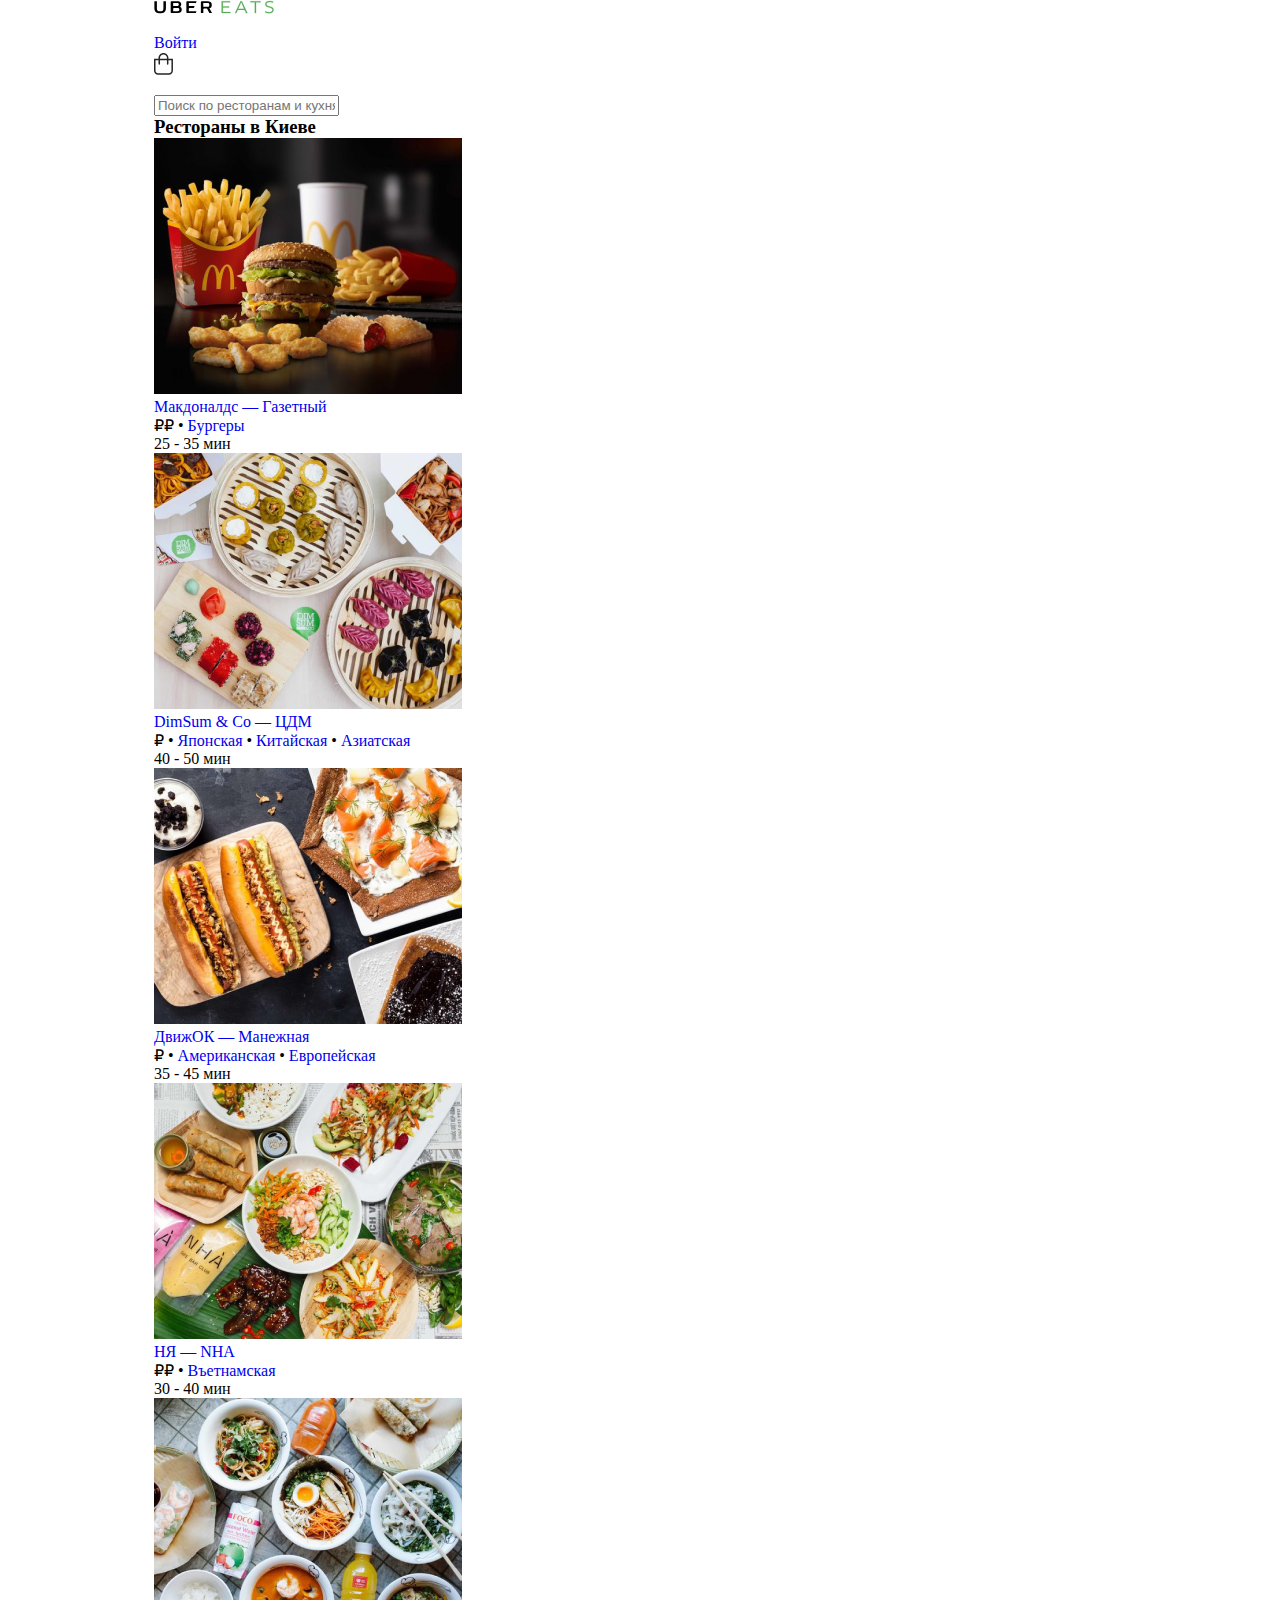
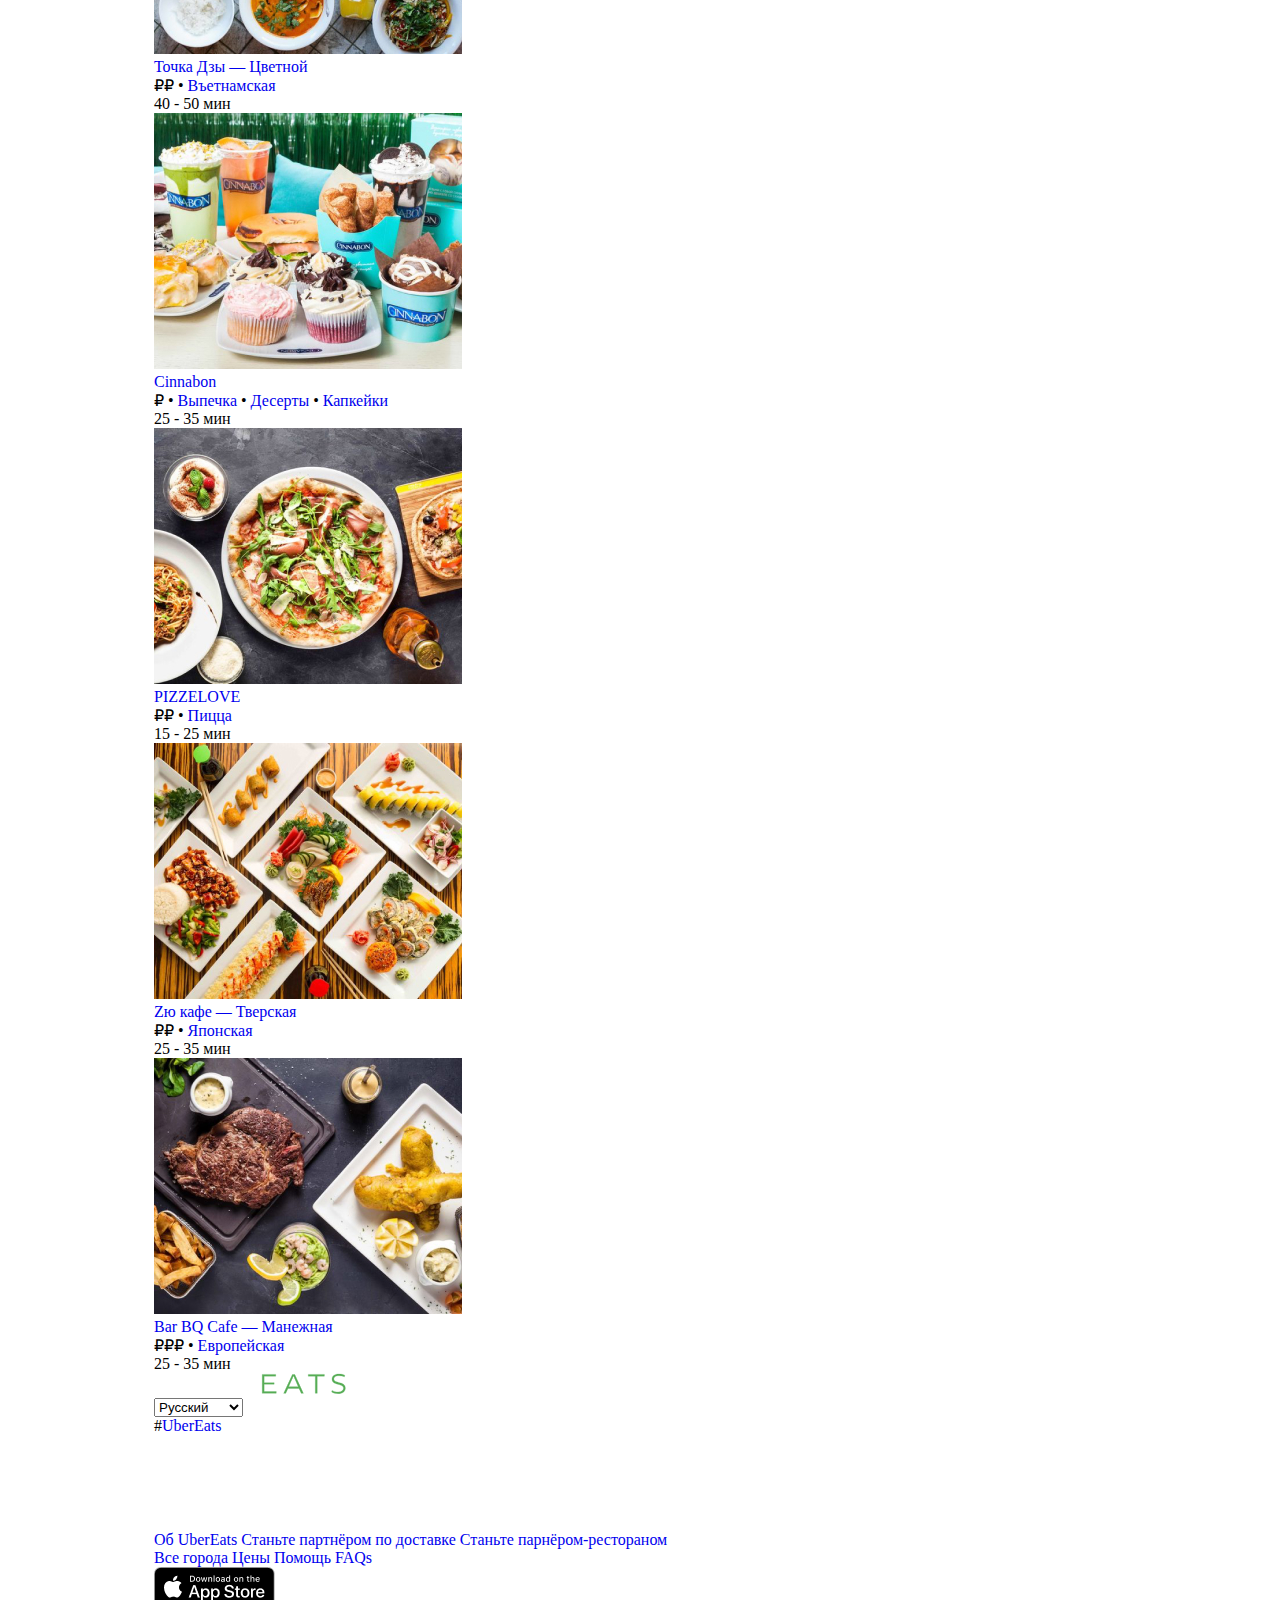
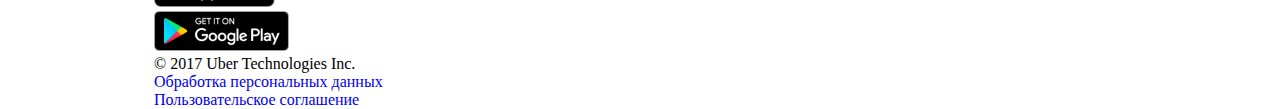
==== index.html @ 42ff7e56 "wrote the html markup" ====
<!DOCTYPE html>
<html lang="ru">

<head>
  <meta charset="UTF-8">
  <meta http-equiv="X-UA-Compatible" content="IE=edge">
  <meta name="viewport" content="width=device-width, initial-scale=1.0">
  <title>Uber Eats</title>
  <link rel="stylesheet" href="css/style.css">
</head>

<body>

  <header class="header">
    <div class="container">
      <div class="header__inner">
        <div class="logo">
          <svg width="120" height="14" viewBox="0 0 120 14" fill="none" xmlns="http://www.w3.org/2000/svg">
            <g id="logo">
              <g id="XMLID_234_">
                <path id="XMLID_243_"
                  d="M9.42307 1.52885V8.16346C9.42307 10.375 8.46154 11.2885 6.15384 11.2885C3.84615 11.2885 2.88461 10.375 2.88461 8.16346V1.24039H0.673075C0.528844 1.24039 0.384613 1.38462 0.384613 1.52885V8.25962C0.384613 11.9615 2.74038 13.2596 6.15384 13.2596C9.56731 13.2596 11.9231 11.9615 11.9231 8.25962V1.24039H9.71154C9.56731 1.24039 9.42307 1.33654 9.42307 1.52885Z"
                  fill="black" />
                <path id="XMLID_242_"
                  d="M41.5865 3.16346C41.7789 3.16346 41.875 3.11539 41.9231 2.97116L42.5481 1.38462C42.5962 1.28846 42.5481 1.24039 42.4519 1.24039H33.5096C32.6923 1.24039 32.3558 1.48077 32.3558 2.05769V12.3462C32.3558 12.8269 32.5962 13.0673 33.2212 13.0673H41.5385C41.7308 13.0673 41.8269 13.0192 41.875 12.875L42.5 11.2885C42.5481 11.1923 42.5 11.1442 42.4039 11.1442H34.8077V9.02885C34.8077 8.30769 35.1923 7.97116 36.2981 7.97116H39.6154C39.8077 7.97116 39.9039 7.92308 39.9519 7.77885L40.5769 6.24039C40.625 6.14423 40.5769 6.09616 40.4808 6.09616H34.8558V3.11539H41.5865V3.16346Z"
                  fill="black" />
                <path id="XMLID_238_" fill-rule="evenodd" clip-rule="evenodd"
                  d="M25.8654 6.81732C26.8269 6.28845 27.2115 5.375 27.2115 4.22116C27.2115 1.625 25.0961 1.24039 22.8846 1.24039H17.8365C17.0192 1.24039 16.6827 1.48077 16.6827 2.05771V12.3462C16.6827 12.8269 16.9231 13.0673 17.5481 13.0673H23.75C26.1057 13.0673 27.7404 12.1538 27.7404 9.79807C27.7885 8.35577 27.2115 7.15384 25.8654 6.81732ZM19.1827 3.11539H23.0769C24.375 3.11539 24.7596 3.59616 24.7596 4.60577C24.7596 5.61539 24.375 6.09616 23.0769 6.09616H19.1827V3.11539ZM19.1827 11.1442H23.5577C24.9519 11.1442 25.3365 10.6635 25.3365 9.55768C25.3365 8.4519 24.9519 7.92307 23.5577 7.92307H20.6731C19.5673 7.92307 19.1827 8.25961 19.1827 8.98074V11.1442Z"
                  fill="black" />
                <path id="XMLID_235_" fill-rule="evenodd" clip-rule="evenodd"
                  d="M55.3846 8.30771L58.0288 12.875C58.0769 12.9231 58.0769 13.0673 57.9808 13.0673H55.7212C55.5288 13.0673 55.4808 13.0192 55.3846 12.875L52.9808 8.54807H50.8173C49.7115 8.54807 49.3269 8.88461 49.3269 9.60577V13.0673H47.1635C47.0192 13.0673 46.875 12.9231 46.875 12.7788V2.05771C46.875 1.48077 47.2115 1.24039 48.0288 1.24039H53.0769C56.0096 1.24039 57.7885 2.00961 57.7885 4.89423C57.7885 7.10577 56.6827 7.97116 55.3846 8.30771ZM49.2788 6.72116H53.4135C54.9519 6.72116 55.2885 6.14423 55.2885 4.89423C55.2885 3.69232 54.9519 3.11539 53.4135 3.11539H49.2788V6.72116Z"
                  fill="black" />
              </g>
              <g id="XMLID_224_">
                <path id="XMLID_232_"
                  d="M76.4423 12.0096L76.3942 13.0673H67.6442V1.24039H76.0577L76.1058 2.34616H68.8461V6.43269H75.0961V7.39423H68.8461V12.0096H76.4423Z"
                  fill="#57AD56" stroke="#57AD56" stroke-width="0.25" />
                <g id="XMLID_229_">
                  <path fill-rule="evenodd" clip-rule="evenodd"
                    d="M83.7019 9.99039H90.6731L92.0192 13.0673H93.3654L87.9327 1.24039H86.5385L81.0577 13.0673H82.3557L83.7019 9.99039ZM84.1346 8.98077L86.6827 3.25964L87.1635 2.05771H87.2115L87.6923 3.25964L90.1923 8.98077H84.1346Z"
                    fill="#57AD56" />
                  <path
                    d="M90.6731 9.99039L90.7876 9.94028L90.7548 9.86539H90.6731V9.99039ZM83.7019 9.99039V9.86539H83.6202L83.5874 9.94028L83.7019 9.99039ZM92.0192 13.0673L91.9047 13.1174L91.9375 13.1923H92.0192V13.0673ZM93.3654 13.0673V13.1923H93.5603L93.4789 13.0151L93.3654 13.0673ZM87.9327 1.24039L88.0463 1.18821L88.0128 1.11539H87.9327V1.24039ZM86.5385 1.24039V1.11539H86.4586L86.425 1.18783L86.5385 1.24039ZM81.0577 13.0673L80.9443 13.0148L80.862 13.1923H81.0577V13.0673ZM82.3557 13.0673V13.1923H82.4375L82.4703 13.1174L82.3557 13.0673ZM86.6827 3.25964L86.7969 3.31054L86.7987 3.30607L86.6827 3.25964ZM84.1346 8.98077L84.0204 8.92992L83.9421 9.10577H84.1346V8.98077ZM87.1635 2.05771V1.93271H87.0788L87.0474 2.01128L87.1635 2.05771ZM87.2115 2.05771L87.3276 2.01129L87.2962 1.93271H87.2115V2.05771ZM87.6923 3.25964L87.5762 3.30609L87.5777 3.3097L87.6923 3.25964ZM90.1923 8.98077V9.10577H90.3833L90.3068 8.93072L90.1923 8.98077ZM90.6731 9.86539H83.7019V10.1154H90.6731V9.86539ZM92.1337 13.0172L90.7876 9.94028L90.5585 10.0405L91.9047 13.1174L92.1337 13.0172ZM93.3654 12.9423H92.0192V13.1923H93.3654V12.9423ZM87.8191 1.29256L93.2518 13.1195L93.4789 13.0151L88.0463 1.18821L87.8191 1.29256ZM86.5385 1.36539H87.9327V1.11539H86.5385V1.36539ZM81.1711 13.1199L86.6519 1.29294L86.425 1.18783L80.9443 13.0148L81.1711 13.1199ZM82.3557 12.9423H81.0577V13.1923H82.3557V12.9423ZM83.5874 9.94028L82.2412 13.0172L82.4703 13.1174L83.8164 10.0405L83.5874 9.94028ZM86.5685 3.20879L84.0204 8.92992L84.2488 9.03163L86.7969 3.3105L86.5685 3.20879ZM87.0474 2.01128L86.5666 3.21322L86.7987 3.30607L87.2795 2.10413L87.0474 2.01128ZM87.2115 1.93271H87.1635V2.18271H87.2115V1.93271ZM87.8084 3.21322L87.3276 2.01129L87.0955 2.10413L87.5762 3.30606L87.8084 3.21322ZM90.3068 8.93072L87.8068 3.20959L87.5777 3.3097L90.0777 9.03083L90.3068 8.93072ZM84.1346 9.10577H90.1923V8.85577H84.1346V9.10577Z"
                    fill="#57AD56" />
                </g>
                <path id="XMLID_227_"
                  d="M102.019 2.34616V13.0673H100.817V2.34616H96.3942L96.4423 1.24039H106.49V2.34616H102.019Z"
                  fill="#57AD56" stroke="#57AD56" stroke-width="0.25" />
                <path id="XMLID_225_"
                  d="M115.048 13.3077C113.413 13.3077 112.115 12.9231 111.058 12.2981L111.25 11.2404C112.356 11.8654 113.606 12.25 115.096 12.25C117.308 12.25 118.462 11.2404 118.462 9.79808C118.462 6.67308 111.25 8.30769 111.25 4.26923C111.25 2.53846 112.548 1 115.577 1C116.971 1 118.221 1.24038 119.231 1.72115L119.038 2.73077C117.933 2.29808 116.875 2.05769 115.625 2.05769C113.269 2.05769 112.404 3.11538 112.404 4.17308C112.404 7.15385 119.615 5.47115 119.615 9.70192C119.567 11.8173 118.029 13.3077 115.048 13.3077Z"
                  fill="#57AD56" stroke="#57AD56" stroke-width="0.25" />
              </g>
            </g>
          </svg>
        </div>
        <ul class="menu__list">
          <li class="menu__list-item">
            <a class="menu__list-item__btn" href="#">
              Войти
            </a>
          </li>
          <li class="menu__list-item">
            <a class="menu__list-item__basket" href="#">
              <svg width="19" height="23" viewBox="0 0 19 23" fill="none" xmlns="http://www.w3.org/2000/svg">
                <g id="basket">
                  <path id="Rectangle-10" fill-rule="evenodd" clip-rule="evenodd"
                    d="M18.9474 6.85876H0V18.6482C0 20.8574 1.79086 22.6482 4 22.6482H14.9474C17.1565 22.6482 18.9474 20.8574 18.9474 18.6482V6.85876ZM4 21.1482C2.61929 21.1482 1.5 20.029 1.5 18.6482V8.35876H17.4474V18.6482C17.4474 20.029 16.3281 21.1482 14.9474 21.1482H4Z"
                    fill="#262626" />
                  <path id="Rectangle-3"
                    d="M6.01315 12.06V5.86806C6.01315 3.95686 7.56248 2.40753 9.47368 2.40753C11.3849 2.40753 12.9342 3.95686 12.9342 5.86806V12.06C12.9342 12.4742 13.27 12.81 13.6842 12.81C14.0984 12.81 14.4342 12.4742 14.4342 12.06V5.86806C14.4342 3.12844 12.2133 0.907532 9.47368 0.907532C6.73406 0.907532 4.51315 3.12844 4.51315 5.86806V12.06C4.51315 12.4742 4.84894 12.81 5.26315 12.81C5.67737 12.81 6.01315 12.4742 6.01315 12.06Z"
                    fill="#262626" />
                </g>
              </svg>
            </a>
          </li>
        </ul>
      </div>
    </div>
  </header>

  <div class="search">
    <div class="container">
      <input class="search__input" placeholder="Поиск по ресторанам и кухням" type="text">
    </div>
  </div>

  <main class="main">
    <section class="restaurants">
      <div class="container">
        <h3 class="restaurants__title">
          Рестораны в Киеве
        </h3>
        <div class="restaurants__inner">
          <div class="restaurants__card">
            <a style="display: block;" class="restaurants__card-imglink" href="#">
              <img class="restaurants__card-img" src="images/restaurants/1.jpg" alt="restaurant">
            </a>
            <a style="display: block;" class="restaurants__card-name" href="#">
              Макдоналдс — Газетный
            </a>
            <span class="restaurants__cost">₽₽</span> • <a class="restaurants__food-category" href="#">Бургеры</a> 
            <p class="restaurant__delivery-time">25 - 35 мин</p>
          </div>
          <div class="restaurants__card">
            <a style="display: block;" class="restaurants__card-imglink" href="#">
              <img class="restaurants__card-img" src="images/restaurants/2.jpg" alt="restaurant">
            </a>
            <a style="display: block;" class="restaurants__card-name" href="#">
              DimSum & Co — ЦДМ
            </a>
            <span class="restaurants__cost">₽</span> • <a class="restaurants__food-category" href="#">Японская</a> • <a class="restaurants__food-category" href="#">Китайская</a> • <a class="restaurants__food-category" href="#">Азиатская</a> 
            <p class="restaurant__delivery-time">40 - 50 мин</p>
          </div>
          <div class="restaurants__card">
            <a style="display: block;" class="restaurants__card-imglink" href="#">
              <img class="restaurants__card-img" src="images/restaurants/3.jpg" alt="restaurant">
            </a>
            <a style="display: block;" class="restaurants__card-name" href="#">
              ДвижОК — Манежная
            </a>
            <span class="restaurants__cost">₽</span> • <a class="restaurants__food-category" href="#">Американская</a> • <a class="restaurants__food-category" href="#">Европейская</a>
            <p class="restaurant__delivery-time">35 - 45 мин</p>
          </div>
          <div class="restaurants__card">
            <a style="display: block;" class="restaurants__card-imglink" href="#">
              <img class="restaurants__card-img" src="images/restaurants/4.jpg" alt="restaurant">
            </a>
            <a style="display: block;" class="restaurants__card-name" href="#">
              НЯ — NHA
            </a>
            <span class="restaurants__cost">₽₽</span> • <a class="restaurants__food-category" href="#">Въетнамская</a> 
            <p class="restaurant__delivery-time">30 - 40 мин</p>
          </div>
          <div class="restaurants__card">
            <a style="display: block;" class="restaurants__card-imglink" href="#">
              <img class="restaurants__card-img" src="images/restaurants/5.jpg" alt="restaurant">
            </a>
            <a style="display: block;" class="restaurants__card-name" href="#">
              Точка Дзы — Цветной
            </a>
            <span class="restaurants__cost">₽₽</span> • <a class="restaurants__food-category" href="#">Въетнамская</a> 
            <p class="restaurant__delivery-time">40 - 50 мин</p>
          </div>
          <div class="restaurants__card">
            <a style="display: block;" class="restaurants__card-imglink" href="#">
              <img class="restaurants__card-img" src="images/restaurants/6.jpg" alt="restaurant">
            </a>
            <a style="display: block;" class="restaurants__card-name" href="#">
              Cinnabon
            </a>
            <span class="restaurants__cost">₽</span> • <a class="restaurants__food-category" href="#">Выпечка</a> • <a class="restaurants__food-category" href="#">Десерты</a> • <a class="restaurants__food-category" href="#">Капкейки</a>
            <p class="restaurant__delivery-time">25 - 35 мин</p>
          </div>
          <div class="restaurants__card">
            <a style="display: block;" class="restaurants__card-imglink" href="#">
              <img class="restaurants__card-img" src="images/restaurants/7.jpg" alt="restaurant">
            </a>
            <a style="display: block;" class="restaurants__card-name" href="#">
              PIZZELOVE
            </a>
            <span class="restaurants__cost">₽₽</span> • <a class="restaurants__food-category" href="#">Пицца</a> 
            <p class="restaurant__delivery-time">15 - 25 мин</p>
          </div>
          <div class="restaurants__card">
            <a style="display: block;" class="restaurants__card-imglink" href="#">
              <img class="restaurants__card-img" src="images/restaurants/8.jpg" alt="restaurant">
            </a>
            <a style="display: block;" class="restaurants__card-name" href="#">
              Zю кафе — Тверская
            </a>
            <span class="restaurants__cost">₽₽</span> • <a class="restaurants__food-category" href="#">Японская</a> 
            <p class="restaurant__delivery-time">25 - 35 мин</p>
          </div>
          <div class="restaurants__card">
            <a style="display: block;" class="restaurants__card-imglink" href="#">
              <img class="restaurants__card-img" src="images/restaurants/9.jpg" alt="restaurant">
            </a>
            <a style="display: block;" class="restaurants__card-name" href="#">
              Bar BQ Cafe — Манежная
            </a>
            <span class="restaurants__cost">₽₽₽</span> • <a class="restaurants__food-category" href="#">Европейская</a> 
            <p class="restaurant__delivery-time">25 - 35 мин</p>
          </div>
        </div>
      </div>
    </section>
  </main>

  <footer class="footer">
    <div class="container">
      <div class="footer__logo-box">
        <svg width="192" height="21" viewBox="0 0 192 21" fill="none" xmlns="http://www.w3.org/2000/svg">
          <g id="white-logo">
          <g id="XMLID_234_">
          <path id="XMLID_243_" d="M15.0769 1.84618V12.4616C15.0769 16 13.5385 17.4616 9.84616 17.4616C6.15385 17.4616 4.61539 16 4.61539 12.4616V1.38464H1.07693C0.846156 1.38464 0.615387 1.61541 0.615387 1.84618V12.6154C0.615387 18.5385 4.38462 20.6154 9.84616 20.6154C15.3077 20.6154 19.0769 18.5385 19.0769 12.6154V1.38464H15.5385C15.3077 1.38464 15.0769 1.53849 15.0769 1.84618Z" fill="white"/>
          <path id="XMLID_242_" d="M66.5385 4.46157C66.8461 4.46157 67 4.38464 67.0769 4.15387L68.0769 1.61541C68.1538 1.46157 68.0769 1.38464 67.9231 1.38464H53.6154C52.3077 1.38464 51.7692 1.76926 51.7692 2.69234V19.1539C51.7692 19.9231 52.1538 20.3077 53.1538 20.3077H66.4615C66.7692 20.3077 66.9231 20.2308 67 20L68 17.4616C68.0769 17.3077 68 17.2308 67.8461 17.2308H55.6923V13.8462C55.6923 12.6923 56.3077 12.1539 58.0769 12.1539H63.3846C63.6923 12.1539 63.8461 12.077 63.9231 11.8462L64.9231 9.38464C65 9.2308 64.9231 9.15387 64.7692 9.15387H55.7692V4.38464H66.5385V4.46157Z" fill="white"/>
          <path id="XMLID_238_" fill-rule="evenodd" clip-rule="evenodd" d="M41.3846 10.3077C42.9231 9.46155 43.5385 8 43.5385 6.15393C43.5385 2 40.1539 1.38464 36.6154 1.38464H28.5385C27.2308 1.38464 26.6923 1.76929 26.6923 2.69238V19.1539C26.6923 19.9231 27.0769 20.3077 28.0769 20.3077H38C41.7693 20.3077 44.3846 18.8462 44.3846 15.0769C44.4615 12.7693 43.5385 10.8462 41.3846 10.3077ZM30.6923 4.38464H36.9231C39 4.38464 39.6154 5.15393 39.6154 6.76929C39.6154 8.38464 39 9.15393 36.9231 9.15393H30.6923V4.38464ZM30.6923 17.2307H37.6923C39.9231 17.2307 40.5385 16.4615 40.5385 14.6923C40.5385 12.9231 39.9231 12.0769 37.6923 12.0769H33.0769C31.3077 12.0769 30.6923 12.6154 30.6923 13.7692V17.2307Z" fill="white"/>
          <path id="XMLID_235_" fill-rule="evenodd" clip-rule="evenodd" d="M88.6154 12.6924L92.8462 20C92.9231 20.0769 92.9231 20.3077 92.7692 20.3077H89.1538C88.8462 20.3077 88.7692 20.2308 88.6154 20L84.7692 13.0769H81.3077C79.5385 13.0769 78.9231 13.6154 78.9231 14.7693V20.3077H75.4615C75.2308 20.3077 75 20.0769 75 19.8462V2.69238C75 1.76929 75.5385 1.38464 76.8462 1.38464H84.9231C89.6154 1.38464 92.4615 2.61536 92.4615 7.23083C92.4615 10.7693 90.6923 12.1539 88.6154 12.6924ZM78.8462 10.1539H85.4615C87.9231 10.1539 88.4615 9.23083 88.4615 7.23083C88.4615 5.30774 87.9231 4.38464 85.4615 4.38464H78.8462V10.1539Z" fill="white"/>
          </g>
          <g id="XMLID_224_">
          <path id="XMLID_232_" d="M122.308 18.6154L122.231 20.3077H108.231V1.38464H121.692L121.769 3.15387H110.154V9.69234H120.154V11.2308H110.154V18.6154H122.308Z" fill="#57AD56" stroke="#57AD56" stroke-width="0.25"/>
          <g id="XMLID_229_">
          <path fill-rule="evenodd" clip-rule="evenodd" d="M133.923 15.3846H145.077L147.231 20.3077H149.385L140.692 1.38464H138.462L129.692 20.3077H131.769L133.923 15.3846ZM134.615 13.7693L138.692 4.61548L139.462 2.69238H139.538L140.308 4.61548L144.308 13.7693H134.615Z" fill="#57AD56"/>
          <path d="M145.077 15.3846L145.191 15.3345L145.159 15.2596H145.077V15.3846ZM133.923 15.3846V15.2596H133.841L133.809 15.3345L133.923 15.3846ZM147.231 20.3077L147.116 20.3578L147.149 20.4327H147.231V20.3077ZM149.385 20.3077V20.4327H149.58L149.498 20.2556L149.385 20.3077ZM140.692 1.38464L140.806 1.33247L140.772 1.25964H140.692V1.38464ZM138.462 1.38464V1.25964H138.382L138.348 1.33209L138.462 1.38464ZM129.692 20.3077L129.579 20.2552L129.497 20.4327H129.692V20.3077ZM131.769 20.3077V20.4327H131.851L131.884 20.3578L131.769 20.3077ZM138.692 4.61548L138.807 4.66637L138.808 4.6619L138.692 4.61548ZM134.615 13.7693L134.501 13.7184L134.423 13.8943H134.615V13.7693ZM139.462 2.69238V2.56738H139.377L139.345 2.64596L139.462 2.69238ZM139.538 2.69238L139.655 2.64596L139.623 2.56738H139.538V2.69238ZM140.308 4.61548L140.192 4.66193L140.193 4.66553L140.308 4.61548ZM144.308 13.7693V13.8943H144.499L144.422 13.7192L144.308 13.7693ZM145.077 15.2596H133.923V15.5096H145.077V15.2596ZM147.345 20.2576L145.191 15.3345L144.962 15.4347L147.116 20.3578L147.345 20.2576ZM149.385 20.1827H147.231V20.4327H149.385V20.1827ZM140.579 1.43682L149.271 20.3599L149.498 20.2556L140.806 1.33247L140.579 1.43682ZM138.462 1.50964H140.692V1.25964H138.462V1.50964ZM129.806 20.3603L138.575 1.4372L138.348 1.33209L129.579 20.2552L129.806 20.3603ZM131.769 20.1827H129.692V20.4327H131.769V20.1827ZM133.809 15.3345L131.655 20.2576L131.884 20.3578L134.038 15.4347L133.809 15.3345ZM138.578 4.56462L134.501 13.7184L134.73 13.8201L138.807 4.66634L138.578 4.56462ZM139.345 2.64596L138.576 4.56906L138.808 4.6619L139.578 2.73881L139.345 2.64596ZM139.538 2.56738H139.462V2.81738H139.538V2.56738ZM140.424 4.56905L139.655 2.64596L139.422 2.73881L140.192 4.6619L140.424 4.56905ZM144.422 13.7192L140.422 4.56543L140.193 4.66553L144.193 13.8193L144.422 13.7192ZM134.615 13.8943H144.308V13.6443H134.615V13.8943Z" fill="#57AD56"/>
          </g>
          <path id="XMLID_227_" d="M163.231 3.15387V20.3077H161.308V3.15387H154.231L154.308 1.38464H170.385V3.15387H163.231Z" fill="#57AD56" stroke="#57AD56" stroke-width="0.25"/>
          <path id="XMLID_225_" d="M184.077 20.6923C181.462 20.6923 179.385 20.0769 177.692 19.0769L178 17.3846C179.769 18.3846 181.769 19 184.154 19C187.692 19 189.538 17.3846 189.538 15.0769C189.538 10.0769 178 12.6923 178 6.23077C178 3.46154 180.077 1 184.923 1C187.154 1 189.154 1.38462 190.769 2.15385L190.462 3.76923C188.692 3.07692 187 2.69231 185 2.69231C181.231 2.69231 179.846 4.38462 179.846 6.07692C179.846 10.8462 191.385 8.15385 191.385 14.9231C191.308 18.3077 188.846 20.6923 184.077 20.6923Z" fill="#57AD56" stroke="#57AD56" stroke-width="0.25"/>
          </g>
          </g>
        </svg>
      </div>
      <div class="footer-top">
        <div class="footer-top__item">
          <select class="language-select" name="language-select">
            <option value="Русский">Русский</option>
            <option value="Українська">Українська</option>
            <option value="English">English</option>
          </select>
          <div class="footer-top__socials">
            <span>#</span><a href="#">UberEats</a>
          </div>
          <ul class="footer-top__social-list">
            <li class="footer-top__social-item">
              <a class="footer-top__social-link" href="#">
                <svg width="18" height="18" viewBox="0 0 18 18" fill="none" xmlns="http://www.w3.org/2000/svg">
                  <path fill-rule="evenodd" clip-rule="evenodd" d="M16.5 0H1.5C0.659973 0 0 0.660034 0 1.5V16.5C0 17.34 0.659973 18 1.5 18H8.40002H12H16.5C17.34 18 18 17.34 18 16.5V1.5C18 0.660034 17.34 0 16.5 0ZM9.05185 11.2609H6.79999V8.96521H9.05185V6.95654C9.05185 5.32092 10.2904 3.94348 11.8667 3.80005H14.4V6.0957H12.1481C11.6696 6.0957 11.3037 6.46875 11.3037 6.95654V8.96521H14.1185V11.2609H11.3037V17.2001H9.05185V11.2609ZM11.9286 17.2001H16.3214C16.8193 17.2001 17.2 16.8193 17.2 16.3215V1.67859C17.2 1.18079 16.8193 0.800049 16.3214 0.800049H1.67856C1.18069 0.800049 0.799988 1.18079 0.799988 1.67859V16.3215C0.799988 16.8193 1.18069 17.2001 1.67856 17.2001H8.41425V11.9286H6.07138V8.41431H8.41425V6.95007C8.41425 4.98792 9.93713 3.3186 11.8993 3.14294H15.15V6.65723H12.2214C12.0457 6.65723 11.9286 6.77429 11.9286 6.95007V8.41431H14.8571V11.9286H11.9286V17.2001Z" fill="white"/>
                </svg>
              </a>
            </li>
            <li class="footer-top__social-item">
              <a class="footer-top__social-link" href="#">
                <svg width="18" height="16" viewBox="0 0 18 16" fill="none" xmlns="http://www.w3.org/2000/svg">
                  <path fill-rule="evenodd" clip-rule="evenodd" d="M17.5302 2.09489C17.6525 2.06364 17.8052 2.09489 17.8969 2.18864C17.9885 2.28239 18.0191 2.43864 17.9886 2.56364C17.7136 3.46977 17.1637 4.12602 16.4915 4.46977V4.5634C16.4915 10.5942 12.092 15.5 6.71484 15.5C3.69018 15.5 1.24606 14.9688 0.146174 14.0627C0.0239815 13.9377 -0.0371452 13.7814 0.0239815 13.5939C0.0850472 13.4377 0.237818 13.3127 0.421137 13.3127C2.22372 13.2814 3.38467 12.844 4.27069 12.3128C2.55975 12.094 1.49041 11.2504 0.940516 9.65678C0.879389 9.50053 0.940516 9.34428 1.06271 9.25053C1.1849 9.15678 1.36822 9.15678 1.49041 9.21928C1.94869 9.53178 2.40698 9.59428 2.9569 9.59428C1.79595 8.87566 0.726618 7.68816 0.298914 6.21953C0.268336 6.06328 0.329462 5.8759 0.451655 5.8134C0.604426 5.71965 0.757197 5.7509 0.879389 5.84465C1.21548 6.12578 1.58212 6.31328 2.13201 6.40703C0.940516 5.15715 0.20727 3.31352 1.24603 1.28252L1.42935 0.907516L1.7348 1.22002C3.62905 3.25102 5.37051 4.18852 8.54791 4.8134V4.6884C8.54791 2.40739 10.2894 0.532516 12.4586 0.501266C13.314 0.501266 14.5055 1.12627 14.9944 1.40752C15.0061 1.40752 15.0177 1.41203 15.0277 1.41594C15.0438 1.42229 15.0555 1.4268 15.0555 1.40752C15.6666 1.22002 16.3998 0.907516 17.2552 0.532516C17.3775 0.470016 17.5302 0.501266 17.6219 0.595016C17.7136 0.688766 17.7441 0.813766 17.683 0.970016C17.5302 1.40752 17.2858 1.87627 16.9192 2.31364L17.5302 2.09489ZM15.7354 4.23784L15.9133 4.17741C16.4764 3.96623 16.8025 3.51347 17.01 3.12126L15.854 3.5136C15.7058 3.5739 15.528 3.5136 15.4687 3.36272C15.4094 3.21172 15.4391 3.03069 15.5576 2.94011C16.0318 2.54778 16.3875 2.12529 16.6543 1.67265C16.0615 1.91399 15.528 2.12529 15.0834 2.27617C14.9055 2.33647 14.7277 2.30632 14.5499 2.21587L14.5316 2.20573C14.1836 2.01225 13.0853 1.40141 12.4158 1.4312C10.6374 1.46135 9.21465 3.00053 9.21465 4.87163V5.7166L8.85894 5.6563C5.59857 5.05266 3.79049 4.17741 1.89352 2.27617C1.00433 4.56975 2.84201 6.16936 3.46444 6.62199L4.20541 7.16521H3.28655C2.69375 7.16521 2.04168 7.1049 1.44888 6.8333C2.10098 8.22148 3.43481 9.2476 4.56112 9.57964L4.47219 10.1832C4.2351 10.1832 3.99795 10.1832 3.76086 10.2133C3.13839 10.2436 2.57525 10.2436 2.04171 10.0624C2.63452 11.2093 3.67193 11.6922 5.36141 11.6922H6.25061L5.50961 12.2354C4.59075 12.9596 3.40515 13.6236 1.35998 13.7746C2.3381 14.2574 4.14611 14.7101 6.84338 14.7101C11.4647 14.7101 15.7354 9.99907 15.7354 4.7509V4.23784Z" fill="white"/>
                </svg>
              </a>
            </li>
            <li class="footer-top__social-item">
              <a class="footer-top__social-link" href="#">
                <svg width="18" height="18" viewBox="0 0 18 18" fill="none" xmlns="http://www.w3.org/2000/svg">
                  <path fill-rule="evenodd" clip-rule="evenodd" d="M13.0325 0H4.96724C2.22831 0 0 2.22841 0 4.96735V13.0327C0 15.7717 2.22831 18 4.96724 18H13.0325C15.7717 18 18 15.7716 18 13.0327V4.96735C18.0001 2.22841 15.7717 0 13.0325 0ZM17.0001 13.3579C17.0001 15.3662 15.3662 17 13.3579 17H4.642C2.6338 17.0001 1 15.3662 1 13.3579V4.64212C1 2.63392 2.6338 1 4.642 1H13.3578C15.3661 1 17 2.63392 17 4.64212V13.3579H17.0001ZM4.36186 9.00021C4.36186 6.4427 6.44249 4.36207 9 4.36207C11.5575 4.36207 13.6381 6.4427 13.6381 9.00021C13.6381 11.5576 11.5575 13.6381 9 13.6381C6.44249 13.6381 4.36186 11.5576 4.36186 9.00021ZM13.4349 2.83418C13.5833 2.68509 13.7898 2.6 14 2.6C14.2109 2.6 14.4175 2.68509 14.5658 2.83418C14.7149 2.98255 14.8 3.18909 14.8 3.4C14.8 3.61018 14.7149 3.81673 14.5658 3.96582C14.4167 4.11418 14.2109 4.2 14 4.2C13.7898 4.2 13.5833 4.11418 13.4349 3.96582C13.2858 3.81673 13.2 3.61025 13.2 3.4C13.2 3.18909 13.2857 2.98255 13.4349 2.83418Z" fill="white"/>
                </svg>                  
              </a>
            </li>
          </ul>
        </div>
        <div class="footer-top__item">
          <a class="footer-top__link" href="#">
            Об UberEats
          </a>
          <a class="footer-top__link" href="#">
            Станьте партнёром по доставке
          </a>
          <a class="footer-top__link" href="#">
            Станьте парнёром-рестораном
          </a>
        </div>
        <div class="footer-top__item">
          <a class="footer-top__link" href="#">
            Все города
          </a>
          <a class="footer-top__link" href="#">
            Цены
          </a>
          <a class="footer-top__link" href="#">
            Помощь
          </a>
          <a class="footer-top__link" href="#">
            FAQs
          </a>
        </div>
      </div>
      <div class="footer-stores">
        <div class="footer-stores__link">
          <img class="footer-stores__imglink" src="images/app-store.png" alt="app store">
        </div>
        <div class="footer-stores__link">
          <img class="footer-stores__imglink" src="images/google-play.png" alt="google play">
        </div>
      </div>
      <div class="footer-bottom">
        <div class="footer-bottom__item">
          © 2017 Uber Technologies Inc.
        </div>
        <div class="footer-bottom__item">
          <a class="footer-bottom__link" href="#">
            Обработка персональных данных
          </a>
        </div>
        <div class="footer-bottom__item">
          <a class="footer-bottom__link" href="#">
            Пользовательское соглашение
          </a>
        </div>
      </div>
    </div>
  </footer>

</body>

</html>
---- css/style.css ----
html {
  scroll-behavior: smooth;
  -webkit-box-sizing: border-box;
          box-sizing: border-box;
}

ul {
  list-style: none;
  padding: 0;
}

h1,
h2,
h3,
h4,
h5,
h6,
p,
li,
figure,
figcaption,
blockquote,
dl,
dd {
  margin: 0;
}

body {
  display: -webkit-box;
  display: -ms-flexbox;
  display: flex;
  -webkit-box-orient: vertical;
  -webkit-box-direction: normal;
      -ms-flex-direction: column;
          flex-direction: column;
  margin: 0;
}

a {
  text-decoration: none;
}

.main {
  -webkit-box-flex: 1;
      -ms-flex-positive: 1;
          flex-grow: 1;
}

.container {
  max-width: 972px;
  margin: 0 auto;
}
/*# sourceMappingURL=style.css.map */
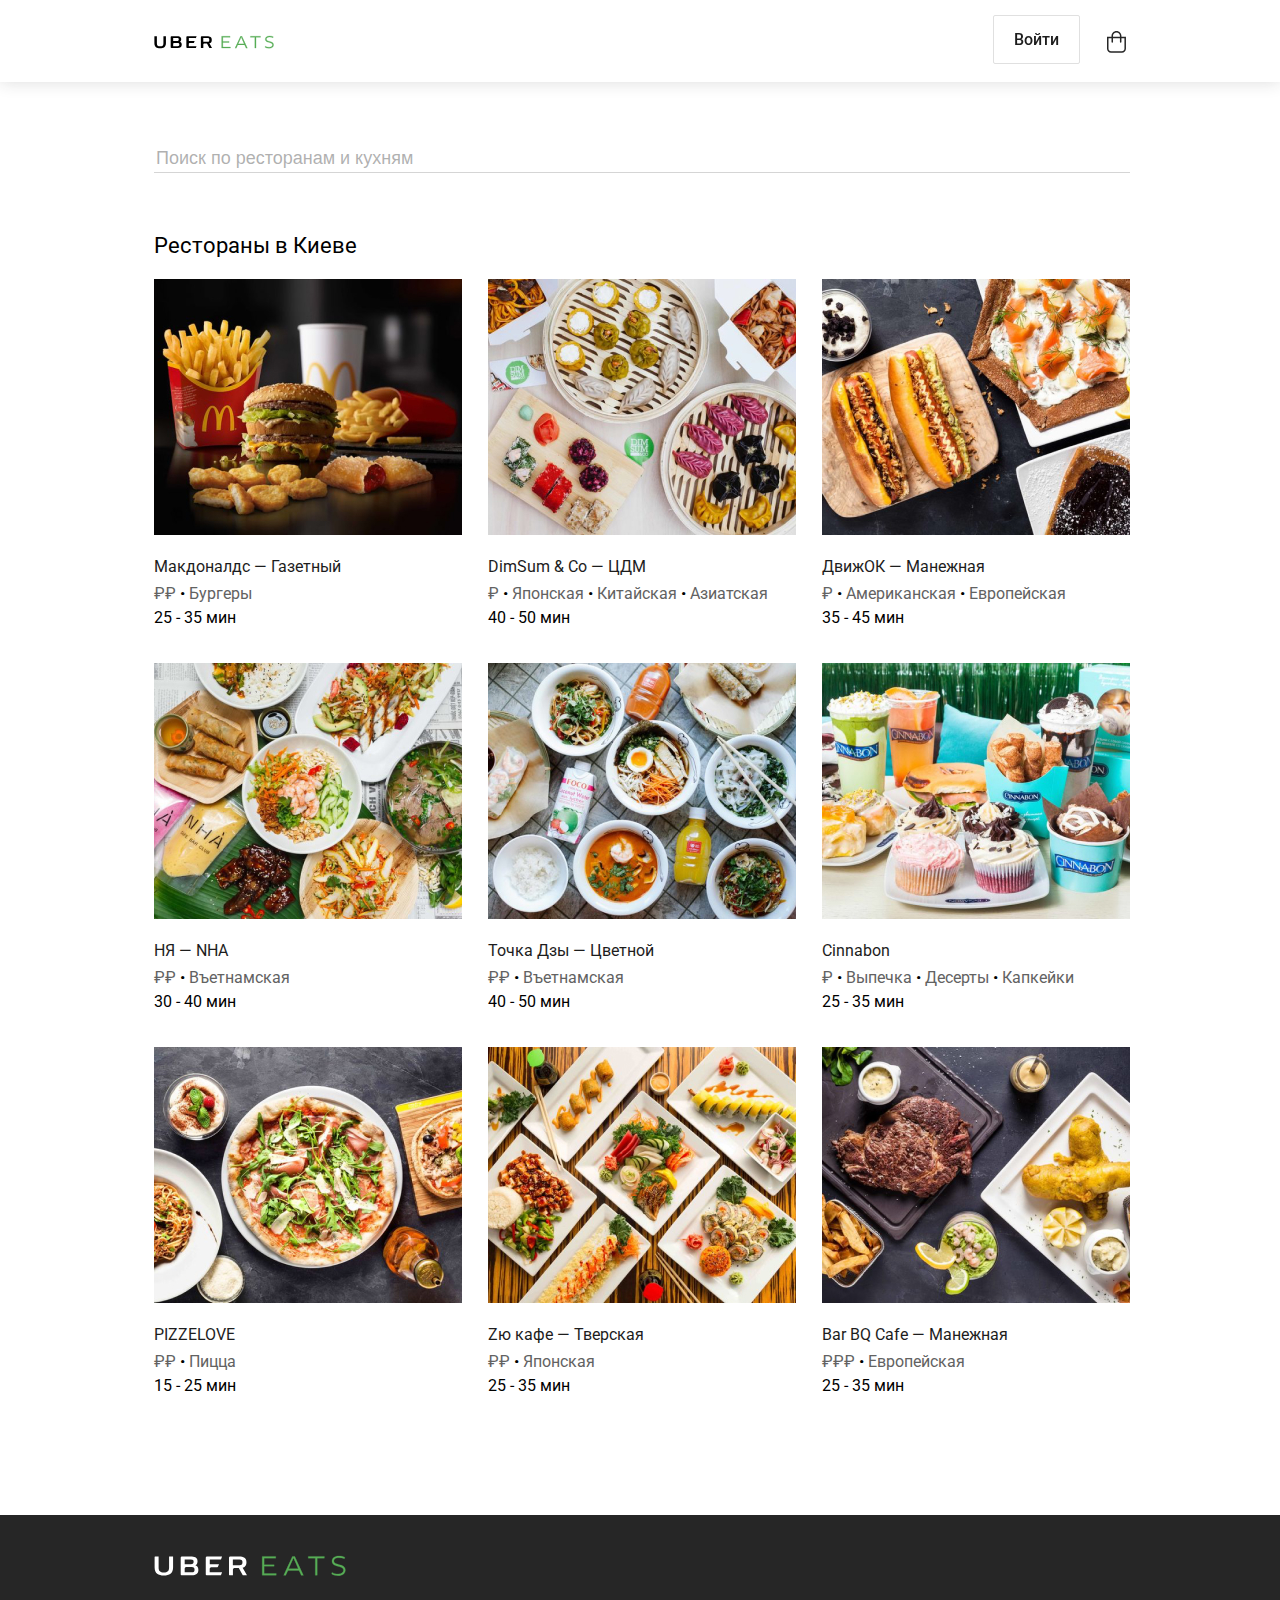
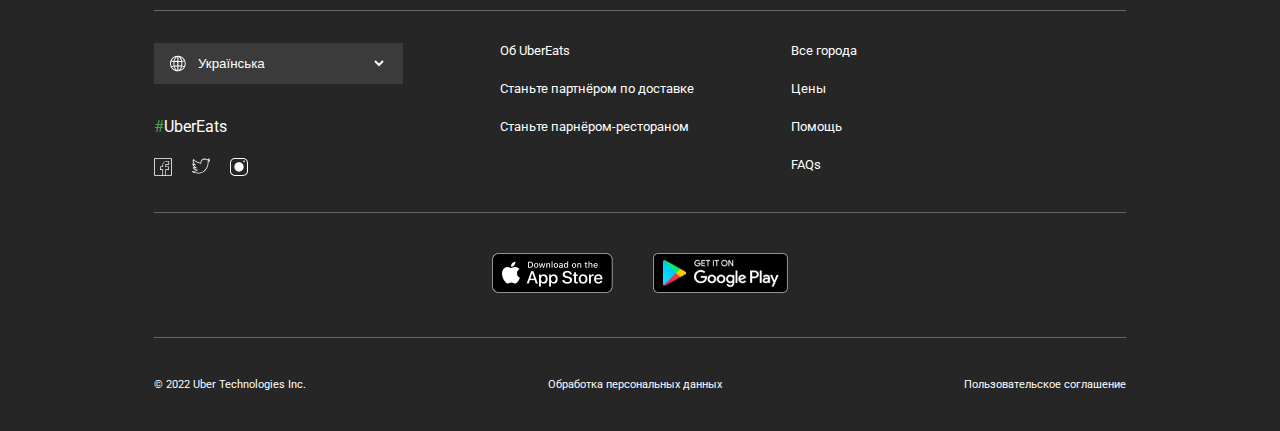
==== commit f20ef82c: "added styles for main page" ====
--- a/index.html
+++ b/index.html
@@ -14,8 +14,9 @@
   <header class="header">
     <div class="container">
       <div class="header__inner">
-        <div class="logo">
-          <svg width="120" height="14" viewBox="0 0 120 14" fill="none" xmlns="http://www.w3.org/2000/svg">
+        <div class="header__logo">
+          <a class="header__logo-link" href="#">
+            <svg width="120" height="14" viewBox="0 0 120 14" fill="none" xmlns="http://www.w3.org/2000/svg">
             <g id="logo">
               <g id="XMLID_234_">
                 <path id="XMLID_243_"
@@ -52,15 +53,16 @@
               </g>
             </g>
           </svg>
-        </div>
-        <ul class="menu__list">
-          <li class="menu__list-item">
-            <a class="menu__list-item__btn" href="#">
+          </a> 
+        </div>
+        <ul class="header__menu-list">
+          <li class="header__list-item">
+            <a class="header__list-item__btn" href="#">
               Войти
             </a>
           </li>
-          <li class="menu__list-item">
-            <a class="menu__list-item__basket" href="#">
+          <li class="header__list-item">
+            <a class="header__list-item__basket" href="#">
               <svg width="19" height="23" viewBox="0 0 19 23" fill="none" xmlns="http://www.w3.org/2000/svg">
                 <g id="basket">
                   <path id="Rectangle-10" fill-rule="evenodd" clip-rule="evenodd"
@@ -92,93 +94,126 @@
         </h3>
         <div class="restaurants__inner">
           <div class="restaurants__card">
-            <a style="display: block;" class="restaurants__card-imglink" href="#">
+            <a class="restaurants__card-imglink" href="#">
               <img class="restaurants__card-img" src="images/restaurants/1.jpg" alt="restaurant">
-            </a>
-            <a style="display: block;" class="restaurants__card-name" href="#">
+              <span class="shadow"></span>
+            </a>
+            <a class="restaurants__card-name" href="#">
               Макдоналдс — Газетный
             </a>
-            <span class="restaurants__cost">₽₽</span> • <a class="restaurants__food-category" href="#">Бургеры</a> 
+            <div class="restaurants__categories">
+              <span class="restaurants__cost">₽₽</span> • <a class="restaurants__food-category" href="#">Бургеры</a>
+            </div>
             <p class="restaurant__delivery-time">25 - 35 мин</p>
           </div>
           <div class="restaurants__card">
-            <a style="display: block;" class="restaurants__card-imglink" href="#">
+            <a class="restaurants__card-imglink" href="#">
               <img class="restaurants__card-img" src="images/restaurants/2.jpg" alt="restaurant">
-            </a>
-            <a style="display: block;" class="restaurants__card-name" href="#">
+              <span class="shadow"></span>
+            </a>
+            <a class="restaurants__card-name" href="#">
               DimSum & Co — ЦДМ
             </a>
-            <span class="restaurants__cost">₽</span> • <a class="restaurants__food-category" href="#">Японская</a> • <a class="restaurants__food-category" href="#">Китайская</a> • <a class="restaurants__food-category" href="#">Азиатская</a> 
+            <div class="restaurants__categories">
+              <span class="restaurants__cost">₽</span> • <a class="restaurants__food-category" href="#">Японская</a> •
+              <a class="restaurants__food-category" href="#">Китайская</a> • <a class="restaurants__food-category"
+                href="#">Азиатская</a>
+            </div>
             <p class="restaurant__delivery-time">40 - 50 мин</p>
           </div>
           <div class="restaurants__card">
-            <a style="display: block;" class="restaurants__card-imglink" href="#">
+            <a class="restaurants__card-imglink" href="#">
               <img class="restaurants__card-img" src="images/restaurants/3.jpg" alt="restaurant">
-            </a>
-            <a style="display: block;" class="restaurants__card-name" href="#">
+              <span class="shadow"></span>
+            </a>
+            <a class="restaurants__card-name" href="#">
               ДвижОК — Манежная
             </a>
-            <span class="restaurants__cost">₽</span> • <a class="restaurants__food-category" href="#">Американская</a> • <a class="restaurants__food-category" href="#">Европейская</a>
+            <div class="restaurants__categories">
+              <span class="restaurants__cost">₽</span> • <a class="restaurants__food-category" href="#">Американская</a>
+              • <a class="restaurants__food-category" href="#">Европейская</a>
+            </div>
             <p class="restaurant__delivery-time">35 - 45 мин</p>
           </div>
           <div class="restaurants__card">
-            <a style="display: block;" class="restaurants__card-imglink" href="#">
+            <a class="restaurants__card-imglink" href="#">
               <img class="restaurants__card-img" src="images/restaurants/4.jpg" alt="restaurant">
-            </a>
-            <a style="display: block;" class="restaurants__card-name" href="#">
+              <span class="shadow"></span>
+            </a>
+            <a class="restaurants__card-name" href="#">
               НЯ — NHA
             </a>
-            <span class="restaurants__cost">₽₽</span> • <a class="restaurants__food-category" href="#">Въетнамская</a> 
+            <div class="restaurants__categories">
+              <span class="restaurants__cost">₽₽</span> • <a class="restaurants__food-category" href="#">Въетнамская</a>
+            </div>
             <p class="restaurant__delivery-time">30 - 40 мин</p>
           </div>
           <div class="restaurants__card">
-            <a style="display: block;" class="restaurants__card-imglink" href="#">
+            <a class="restaurants__card-imglink" href="#">
               <img class="restaurants__card-img" src="images/restaurants/5.jpg" alt="restaurant">
-            </a>
-            <a style="display: block;" class="restaurants__card-name" href="#">
+              <span class="shadow"></span>
+            </a>
+            <a class="restaurants__card-name" href="#">
               Точка Дзы — Цветной
             </a>
-            <span class="restaurants__cost">₽₽</span> • <a class="restaurants__food-category" href="#">Въетнамская</a> 
+            <div class="restaurants__categories">
+              <span class="restaurants__cost">₽₽</span> • <a class="restaurants__food-category" href="#">Въетнамская</a>
+            </div>
             <p class="restaurant__delivery-time">40 - 50 мин</p>
           </div>
           <div class="restaurants__card">
-            <a style="display: block;" class="restaurants__card-imglink" href="#">
+            <a class="restaurants__card-imglink" href="#">
               <img class="restaurants__card-img" src="images/restaurants/6.jpg" alt="restaurant">
-            </a>
-            <a style="display: block;" class="restaurants__card-name" href="#">
+              <span class="shadow"></span>
+            </a>
+            <a class="restaurants__card-name" href="#">
               Cinnabon
             </a>
-            <span class="restaurants__cost">₽</span> • <a class="restaurants__food-category" href="#">Выпечка</a> • <a class="restaurants__food-category" href="#">Десерты</a> • <a class="restaurants__food-category" href="#">Капкейки</a>
+            <div class="restaurants__categories">
+              <span class="restaurants__cost">₽</span> • <a class="restaurants__food-category" href="#">Выпечка</a> • <a
+                class="restaurants__food-category" href="#">Десерты</a> • <a class="restaurants__food-category"
+                href="#">Капкейки</a>
+            </div>
             <p class="restaurant__delivery-time">25 - 35 мин</p>
           </div>
           <div class="restaurants__card">
-            <a style="display: block;" class="restaurants__card-imglink" href="#">
+            <a class="restaurants__card-imglink" href="#">
               <img class="restaurants__card-img" src="images/restaurants/7.jpg" alt="restaurant">
-            </a>
-            <a style="display: block;" class="restaurants__card-name" href="#">
+              <span class="shadow"></span>
+            </a>
+            <a class="restaurants__card-name" href="#">
               PIZZELOVE
             </a>
-            <span class="restaurants__cost">₽₽</span> • <a class="restaurants__food-category" href="#">Пицца</a> 
+            <div class="restaurants__categories">
+              <span class="restaurants__cost">₽₽</span> • <a class="restaurants__food-category" href="#">Пицца</a>
+            </div>
             <p class="restaurant__delivery-time">15 - 25 мин</p>
           </div>
           <div class="restaurants__card">
-            <a style="display: block;" class="restaurants__card-imglink" href="#">
+            <a class="restaurants__card-imglink" href="#">
               <img class="restaurants__card-img" src="images/restaurants/8.jpg" alt="restaurant">
-            </a>
-            <a style="display: block;" class="restaurants__card-name" href="#">
+              <span class="shadow"></span>
+            </a>
+            <a class="restaurants__card-name" href="#">
               Zю кафе — Тверская
             </a>
-            <span class="restaurants__cost">₽₽</span> • <a class="restaurants__food-category" href="#">Японская</a> 
+            <div class="restaurants__categories">
+              <span class="restaurants__cost">₽₽</span> • <a class="restaurants__food-category" href="#">Японская</a>
+            </div>
             <p class="restaurant__delivery-time">25 - 35 мин</p>
           </div>
           <div class="restaurants__card">
-            <a style="display: block;" class="restaurants__card-imglink" href="#">
+            <a class="restaurants__card-imglink" href="#">
               <img class="restaurants__card-img" src="images/restaurants/9.jpg" alt="restaurant">
-            </a>
-            <a style="display: block;" class="restaurants__card-name" href="#">
+              <span class="shadow"></span>
+            </a>
+            <a class="restaurants__card-name" href="#">
               Bar BQ Cafe — Манежная
             </a>
-            <span class="restaurants__cost">₽₽₽</span> • <a class="restaurants__food-category" href="#">Европейская</a> 
+            <div class="restaurants__categories">
+              <span class="restaurants__cost">₽₽₽</span> • <a class="restaurants__food-category"
+                href="#">Европейская</a>
+            </div>
             <p class="restaurant__delivery-time">25 - 35 мин</p>
           </div>
         </div>
@@ -191,95 +226,126 @@
       <div class="footer__logo-box">
         <svg width="192" height="21" viewBox="0 0 192 21" fill="none" xmlns="http://www.w3.org/2000/svg">
           <g id="white-logo">
-          <g id="XMLID_234_">
-          <path id="XMLID_243_" d="M15.0769 1.84618V12.4616C15.0769 16 13.5385 17.4616 9.84616 17.4616C6.15385 17.4616 4.61539 16 4.61539 12.4616V1.38464H1.07693C0.846156 1.38464 0.615387 1.61541 0.615387 1.84618V12.6154C0.615387 18.5385 4.38462 20.6154 9.84616 20.6154C15.3077 20.6154 19.0769 18.5385 19.0769 12.6154V1.38464H15.5385C15.3077 1.38464 15.0769 1.53849 15.0769 1.84618Z" fill="white"/>
-          <path id="XMLID_242_" d="M66.5385 4.46157C66.8461 4.46157 67 4.38464 67.0769 4.15387L68.0769 1.61541C68.1538 1.46157 68.0769 1.38464 67.9231 1.38464H53.6154C52.3077 1.38464 51.7692 1.76926 51.7692 2.69234V19.1539C51.7692 19.9231 52.1538 20.3077 53.1538 20.3077H66.4615C66.7692 20.3077 66.9231 20.2308 67 20L68 17.4616C68.0769 17.3077 68 17.2308 67.8461 17.2308H55.6923V13.8462C55.6923 12.6923 56.3077 12.1539 58.0769 12.1539H63.3846C63.6923 12.1539 63.8461 12.077 63.9231 11.8462L64.9231 9.38464C65 9.2308 64.9231 9.15387 64.7692 9.15387H55.7692V4.38464H66.5385V4.46157Z" fill="white"/>
-          <path id="XMLID_238_" fill-rule="evenodd" clip-rule="evenodd" d="M41.3846 10.3077C42.9231 9.46155 43.5385 8 43.5385 6.15393C43.5385 2 40.1539 1.38464 36.6154 1.38464H28.5385C27.2308 1.38464 26.6923 1.76929 26.6923 2.69238V19.1539C26.6923 19.9231 27.0769 20.3077 28.0769 20.3077H38C41.7693 20.3077 44.3846 18.8462 44.3846 15.0769C44.4615 12.7693 43.5385 10.8462 41.3846 10.3077ZM30.6923 4.38464H36.9231C39 4.38464 39.6154 5.15393 39.6154 6.76929C39.6154 8.38464 39 9.15393 36.9231 9.15393H30.6923V4.38464ZM30.6923 17.2307H37.6923C39.9231 17.2307 40.5385 16.4615 40.5385 14.6923C40.5385 12.9231 39.9231 12.0769 37.6923 12.0769H33.0769C31.3077 12.0769 30.6923 12.6154 30.6923 13.7692V17.2307Z" fill="white"/>
-          <path id="XMLID_235_" fill-rule="evenodd" clip-rule="evenodd" d="M88.6154 12.6924L92.8462 20C92.9231 20.0769 92.9231 20.3077 92.7692 20.3077H89.1538C88.8462 20.3077 88.7692 20.2308 88.6154 20L84.7692 13.0769H81.3077C79.5385 13.0769 78.9231 13.6154 78.9231 14.7693V20.3077H75.4615C75.2308 20.3077 75 20.0769 75 19.8462V2.69238C75 1.76929 75.5385 1.38464 76.8462 1.38464H84.9231C89.6154 1.38464 92.4615 2.61536 92.4615 7.23083C92.4615 10.7693 90.6923 12.1539 88.6154 12.6924ZM78.8462 10.1539H85.4615C87.9231 10.1539 88.4615 9.23083 88.4615 7.23083C88.4615 5.30774 87.9231 4.38464 85.4615 4.38464H78.8462V10.1539Z" fill="white"/>
-          </g>
-          <g id="XMLID_224_">
-          <path id="XMLID_232_" d="M122.308 18.6154L122.231 20.3077H108.231V1.38464H121.692L121.769 3.15387H110.154V9.69234H120.154V11.2308H110.154V18.6154H122.308Z" fill="#57AD56" stroke="#57AD56" stroke-width="0.25"/>
-          <g id="XMLID_229_">
-          <path fill-rule="evenodd" clip-rule="evenodd" d="M133.923 15.3846H145.077L147.231 20.3077H149.385L140.692 1.38464H138.462L129.692 20.3077H131.769L133.923 15.3846ZM134.615 13.7693L138.692 4.61548L139.462 2.69238H139.538L140.308 4.61548L144.308 13.7693H134.615Z" fill="#57AD56"/>
-          <path d="M145.077 15.3846L145.191 15.3345L145.159 15.2596H145.077V15.3846ZM133.923 15.3846V15.2596H133.841L133.809 15.3345L133.923 15.3846ZM147.231 20.3077L147.116 20.3578L147.149 20.4327H147.231V20.3077ZM149.385 20.3077V20.4327H149.58L149.498 20.2556L149.385 20.3077ZM140.692 1.38464L140.806 1.33247L140.772 1.25964H140.692V1.38464ZM138.462 1.38464V1.25964H138.382L138.348 1.33209L138.462 1.38464ZM129.692 20.3077L129.579 20.2552L129.497 20.4327H129.692V20.3077ZM131.769 20.3077V20.4327H131.851L131.884 20.3578L131.769 20.3077ZM138.692 4.61548L138.807 4.66637L138.808 4.6619L138.692 4.61548ZM134.615 13.7693L134.501 13.7184L134.423 13.8943H134.615V13.7693ZM139.462 2.69238V2.56738H139.377L139.345 2.64596L139.462 2.69238ZM139.538 2.69238L139.655 2.64596L139.623 2.56738H139.538V2.69238ZM140.308 4.61548L140.192 4.66193L140.193 4.66553L140.308 4.61548ZM144.308 13.7693V13.8943H144.499L144.422 13.7192L144.308 13.7693ZM145.077 15.2596H133.923V15.5096H145.077V15.2596ZM147.345 20.2576L145.191 15.3345L144.962 15.4347L147.116 20.3578L147.345 20.2576ZM149.385 20.1827H147.231V20.4327H149.385V20.1827ZM140.579 1.43682L149.271 20.3599L149.498 20.2556L140.806 1.33247L140.579 1.43682ZM138.462 1.50964H140.692V1.25964H138.462V1.50964ZM129.806 20.3603L138.575 1.4372L138.348 1.33209L129.579 20.2552L129.806 20.3603ZM131.769 20.1827H129.692V20.4327H131.769V20.1827ZM133.809 15.3345L131.655 20.2576L131.884 20.3578L134.038 15.4347L133.809 15.3345ZM138.578 4.56462L134.501 13.7184L134.73 13.8201L138.807 4.66634L138.578 4.56462ZM139.345 2.64596L138.576 4.56906L138.808 4.6619L139.578 2.73881L139.345 2.64596ZM139.538 2.56738H139.462V2.81738H139.538V2.56738ZM140.424 4.56905L139.655 2.64596L139.422 2.73881L140.192 4.6619L140.424 4.56905ZM144.422 13.7192L140.422 4.56543L140.193 4.66553L144.193 13.8193L144.422 13.7192ZM134.615 13.8943H144.308V13.6443H134.615V13.8943Z" fill="#57AD56"/>
-          </g>
-          <path id="XMLID_227_" d="M163.231 3.15387V20.3077H161.308V3.15387H154.231L154.308 1.38464H170.385V3.15387H163.231Z" fill="#57AD56" stroke="#57AD56" stroke-width="0.25"/>
-          <path id="XMLID_225_" d="M184.077 20.6923C181.462 20.6923 179.385 20.0769 177.692 19.0769L178 17.3846C179.769 18.3846 181.769 19 184.154 19C187.692 19 189.538 17.3846 189.538 15.0769C189.538 10.0769 178 12.6923 178 6.23077C178 3.46154 180.077 1 184.923 1C187.154 1 189.154 1.38462 190.769 2.15385L190.462 3.76923C188.692 3.07692 187 2.69231 185 2.69231C181.231 2.69231 179.846 4.38462 179.846 6.07692C179.846 10.8462 191.385 8.15385 191.385 14.9231C191.308 18.3077 188.846 20.6923 184.077 20.6923Z" fill="#57AD56" stroke="#57AD56" stroke-width="0.25"/>
-          </g>
+            <g id="XMLID_234_">
+              <path id="XMLID_243_"
+                d="M15.0769 1.84618V12.4616C15.0769 16 13.5385 17.4616 9.84616 17.4616C6.15385 17.4616 4.61539 16 4.61539 12.4616V1.38464H1.07693C0.846156 1.38464 0.615387 1.61541 0.615387 1.84618V12.6154C0.615387 18.5385 4.38462 20.6154 9.84616 20.6154C15.3077 20.6154 19.0769 18.5385 19.0769 12.6154V1.38464H15.5385C15.3077 1.38464 15.0769 1.53849 15.0769 1.84618Z"
+                fill="white" />
+              <path id="XMLID_242_"
+                d="M66.5385 4.46157C66.8461 4.46157 67 4.38464 67.0769 4.15387L68.0769 1.61541C68.1538 1.46157 68.0769 1.38464 67.9231 1.38464H53.6154C52.3077 1.38464 51.7692 1.76926 51.7692 2.69234V19.1539C51.7692 19.9231 52.1538 20.3077 53.1538 20.3077H66.4615C66.7692 20.3077 66.9231 20.2308 67 20L68 17.4616C68.0769 17.3077 68 17.2308 67.8461 17.2308H55.6923V13.8462C55.6923 12.6923 56.3077 12.1539 58.0769 12.1539H63.3846C63.6923 12.1539 63.8461 12.077 63.9231 11.8462L64.9231 9.38464C65 9.2308 64.9231 9.15387 64.7692 9.15387H55.7692V4.38464H66.5385V4.46157Z"
+                fill="white" />
+              <path id="XMLID_238_" fill-rule="evenodd" clip-rule="evenodd"
+                d="M41.3846 10.3077C42.9231 9.46155 43.5385 8 43.5385 6.15393C43.5385 2 40.1539 1.38464 36.6154 1.38464H28.5385C27.2308 1.38464 26.6923 1.76929 26.6923 2.69238V19.1539C26.6923 19.9231 27.0769 20.3077 28.0769 20.3077H38C41.7693 20.3077 44.3846 18.8462 44.3846 15.0769C44.4615 12.7693 43.5385 10.8462 41.3846 10.3077ZM30.6923 4.38464H36.9231C39 4.38464 39.6154 5.15393 39.6154 6.76929C39.6154 8.38464 39 9.15393 36.9231 9.15393H30.6923V4.38464ZM30.6923 17.2307H37.6923C39.9231 17.2307 40.5385 16.4615 40.5385 14.6923C40.5385 12.9231 39.9231 12.0769 37.6923 12.0769H33.0769C31.3077 12.0769 30.6923 12.6154 30.6923 13.7692V17.2307Z"
+                fill="white" />
+              <path id="XMLID_235_" fill-rule="evenodd" clip-rule="evenodd"
+                d="M88.6154 12.6924L92.8462 20C92.9231 20.0769 92.9231 20.3077 92.7692 20.3077H89.1538C88.8462 20.3077 88.7692 20.2308 88.6154 20L84.7692 13.0769H81.3077C79.5385 13.0769 78.9231 13.6154 78.9231 14.7693V20.3077H75.4615C75.2308 20.3077 75 20.0769 75 19.8462V2.69238C75 1.76929 75.5385 1.38464 76.8462 1.38464H84.9231C89.6154 1.38464 92.4615 2.61536 92.4615 7.23083C92.4615 10.7693 90.6923 12.1539 88.6154 12.6924ZM78.8462 10.1539H85.4615C87.9231 10.1539 88.4615 9.23083 88.4615 7.23083C88.4615 5.30774 87.9231 4.38464 85.4615 4.38464H78.8462V10.1539Z"
+                fill="white" />
+            </g>
+            <g id="XMLID_224_">
+              <path id="XMLID_232_"
+                d="M122.308 18.6154L122.231 20.3077H108.231V1.38464H121.692L121.769 3.15387H110.154V9.69234H120.154V11.2308H110.154V18.6154H122.308Z"
+                fill="#57AD56" stroke="#57AD56" stroke-width="0.25" />
+              <g id="XMLID_229_">
+                <path fill-rule="evenodd" clip-rule="evenodd"
+                  d="M133.923 15.3846H145.077L147.231 20.3077H149.385L140.692 1.38464H138.462L129.692 20.3077H131.769L133.923 15.3846ZM134.615 13.7693L138.692 4.61548L139.462 2.69238H139.538L140.308 4.61548L144.308 13.7693H134.615Z"
+                  fill="#57AD56" />
+                <path
+                  d="M145.077 15.3846L145.191 15.3345L145.159 15.2596H145.077V15.3846ZM133.923 15.3846V15.2596H133.841L133.809 15.3345L133.923 15.3846ZM147.231 20.3077L147.116 20.3578L147.149 20.4327H147.231V20.3077ZM149.385 20.3077V20.4327H149.58L149.498 20.2556L149.385 20.3077ZM140.692 1.38464L140.806 1.33247L140.772 1.25964H140.692V1.38464ZM138.462 1.38464V1.25964H138.382L138.348 1.33209L138.462 1.38464ZM129.692 20.3077L129.579 20.2552L129.497 20.4327H129.692V20.3077ZM131.769 20.3077V20.4327H131.851L131.884 20.3578L131.769 20.3077ZM138.692 4.61548L138.807 4.66637L138.808 4.6619L138.692 4.61548ZM134.615 13.7693L134.501 13.7184L134.423 13.8943H134.615V13.7693ZM139.462 2.69238V2.56738H139.377L139.345 2.64596L139.462 2.69238ZM139.538 2.69238L139.655 2.64596L139.623 2.56738H139.538V2.69238ZM140.308 4.61548L140.192 4.66193L140.193 4.66553L140.308 4.61548ZM144.308 13.7693V13.8943H144.499L144.422 13.7192L144.308 13.7693ZM145.077 15.2596H133.923V15.5096H145.077V15.2596ZM147.345 20.2576L145.191 15.3345L144.962 15.4347L147.116 20.3578L147.345 20.2576ZM149.385 20.1827H147.231V20.4327H149.385V20.1827ZM140.579 1.43682L149.271 20.3599L149.498 20.2556L140.806 1.33247L140.579 1.43682ZM138.462 1.50964H140.692V1.25964H138.462V1.50964ZM129.806 20.3603L138.575 1.4372L138.348 1.33209L129.579 20.2552L129.806 20.3603ZM131.769 20.1827H129.692V20.4327H131.769V20.1827ZM133.809 15.3345L131.655 20.2576L131.884 20.3578L134.038 15.4347L133.809 15.3345ZM138.578 4.56462L134.501 13.7184L134.73 13.8201L138.807 4.66634L138.578 4.56462ZM139.345 2.64596L138.576 4.56906L138.808 4.6619L139.578 2.73881L139.345 2.64596ZM139.538 2.56738H139.462V2.81738H139.538V2.56738ZM140.424 4.56905L139.655 2.64596L139.422 2.73881L140.192 4.6619L140.424 4.56905ZM144.422 13.7192L140.422 4.56543L140.193 4.66553L144.193 13.8193L144.422 13.7192ZM134.615 13.8943H144.308V13.6443H134.615V13.8943Z"
+                  fill="#57AD56" />
+              </g>
+              <path id="XMLID_227_"
+                d="M163.231 3.15387V20.3077H161.308V3.15387H154.231L154.308 1.38464H170.385V3.15387H163.231Z"
+                fill="#57AD56" stroke="#57AD56" stroke-width="0.25" />
+              <path id="XMLID_225_"
+                d="M184.077 20.6923C181.462 20.6923 179.385 20.0769 177.692 19.0769L178 17.3846C179.769 18.3846 181.769 19 184.154 19C187.692 19 189.538 17.3846 189.538 15.0769C189.538 10.0769 178 12.6923 178 6.23077C178 3.46154 180.077 1 184.923 1C187.154 1 189.154 1.38462 190.769 2.15385L190.462 3.76923C188.692 3.07692 187 2.69231 185 2.69231C181.231 2.69231 179.846 4.38462 179.846 6.07692C179.846 10.8462 191.385 8.15385 191.385 14.9231C191.308 18.3077 188.846 20.6923 184.077 20.6923Z"
+                fill="#57AD56" stroke="#57AD56" stroke-width="0.25" />
+            </g>
           </g>
         </svg>
       </div>
       <div class="footer-top">
-        <div class="footer-top__item">
-          <select class="language-select" name="language-select">
-            <option value="Русский">Русский</option>
-            <option value="Українська">Українська</option>
-            <option value="English">English</option>
-          </select>
-          <div class="footer-top__socials">
-            <span>#</span><a href="#">UberEats</a>
-          </div>
-          <ul class="footer-top__social-list">
-            <li class="footer-top__social-item">
-              <a class="footer-top__social-link" href="#">
-                <svg width="18" height="18" viewBox="0 0 18 18" fill="none" xmlns="http://www.w3.org/2000/svg">
-                  <path fill-rule="evenodd" clip-rule="evenodd" d="M16.5 0H1.5C0.659973 0 0 0.660034 0 1.5V16.5C0 17.34 0.659973 18 1.5 18H8.40002H12H16.5C17.34 18 18 17.34 18 16.5V1.5C18 0.660034 17.34 0 16.5 0ZM9.05185 11.2609H6.79999V8.96521H9.05185V6.95654C9.05185 5.32092 10.2904 3.94348 11.8667 3.80005H14.4V6.0957H12.1481C11.6696 6.0957 11.3037 6.46875 11.3037 6.95654V8.96521H14.1185V11.2609H11.3037V17.2001H9.05185V11.2609ZM11.9286 17.2001H16.3214C16.8193 17.2001 17.2 16.8193 17.2 16.3215V1.67859C17.2 1.18079 16.8193 0.800049 16.3214 0.800049H1.67856C1.18069 0.800049 0.799988 1.18079 0.799988 1.67859V16.3215C0.799988 16.8193 1.18069 17.2001 1.67856 17.2001H8.41425V11.9286H6.07138V8.41431H8.41425V6.95007C8.41425 4.98792 9.93713 3.3186 11.8993 3.14294H15.15V6.65723H12.2214C12.0457 6.65723 11.9286 6.77429 11.9286 6.95007V8.41431H14.8571V11.9286H11.9286V17.2001Z" fill="white"/>
-                </svg>
-              </a>
-            </li>
-            <li class="footer-top__social-item">
-              <a class="footer-top__social-link" href="#">
-                <svg width="18" height="16" viewBox="0 0 18 16" fill="none" xmlns="http://www.w3.org/2000/svg">
-                  <path fill-rule="evenodd" clip-rule="evenodd" d="M17.5302 2.09489C17.6525 2.06364 17.8052 2.09489 17.8969 2.18864C17.9885 2.28239 18.0191 2.43864 17.9886 2.56364C17.7136 3.46977 17.1637 4.12602 16.4915 4.46977V4.5634C16.4915 10.5942 12.092 15.5 6.71484 15.5C3.69018 15.5 1.24606 14.9688 0.146174 14.0627C0.0239815 13.9377 -0.0371452 13.7814 0.0239815 13.5939C0.0850472 13.4377 0.237818 13.3127 0.421137 13.3127C2.22372 13.2814 3.38467 12.844 4.27069 12.3128C2.55975 12.094 1.49041 11.2504 0.940516 9.65678C0.879389 9.50053 0.940516 9.34428 1.06271 9.25053C1.1849 9.15678 1.36822 9.15678 1.49041 9.21928C1.94869 9.53178 2.40698 9.59428 2.9569 9.59428C1.79595 8.87566 0.726618 7.68816 0.298914 6.21953C0.268336 6.06328 0.329462 5.8759 0.451655 5.8134C0.604426 5.71965 0.757197 5.7509 0.879389 5.84465C1.21548 6.12578 1.58212 6.31328 2.13201 6.40703C0.940516 5.15715 0.20727 3.31352 1.24603 1.28252L1.42935 0.907516L1.7348 1.22002C3.62905 3.25102 5.37051 4.18852 8.54791 4.8134V4.6884C8.54791 2.40739 10.2894 0.532516 12.4586 0.501266C13.314 0.501266 14.5055 1.12627 14.9944 1.40752C15.0061 1.40752 15.0177 1.41203 15.0277 1.41594C15.0438 1.42229 15.0555 1.4268 15.0555 1.40752C15.6666 1.22002 16.3998 0.907516 17.2552 0.532516C17.3775 0.470016 17.5302 0.501266 17.6219 0.595016C17.7136 0.688766 17.7441 0.813766 17.683 0.970016C17.5302 1.40752 17.2858 1.87627 16.9192 2.31364L17.5302 2.09489ZM15.7354 4.23784L15.9133 4.17741C16.4764 3.96623 16.8025 3.51347 17.01 3.12126L15.854 3.5136C15.7058 3.5739 15.528 3.5136 15.4687 3.36272C15.4094 3.21172 15.4391 3.03069 15.5576 2.94011C16.0318 2.54778 16.3875 2.12529 16.6543 1.67265C16.0615 1.91399 15.528 2.12529 15.0834 2.27617C14.9055 2.33647 14.7277 2.30632 14.5499 2.21587L14.5316 2.20573C14.1836 2.01225 13.0853 1.40141 12.4158 1.4312C10.6374 1.46135 9.21465 3.00053 9.21465 4.87163V5.7166L8.85894 5.6563C5.59857 5.05266 3.79049 4.17741 1.89352 2.27617C1.00433 4.56975 2.84201 6.16936 3.46444 6.62199L4.20541 7.16521H3.28655C2.69375 7.16521 2.04168 7.1049 1.44888 6.8333C2.10098 8.22148 3.43481 9.2476 4.56112 9.57964L4.47219 10.1832C4.2351 10.1832 3.99795 10.1832 3.76086 10.2133C3.13839 10.2436 2.57525 10.2436 2.04171 10.0624C2.63452 11.2093 3.67193 11.6922 5.36141 11.6922H6.25061L5.50961 12.2354C4.59075 12.9596 3.40515 13.6236 1.35998 13.7746C2.3381 14.2574 4.14611 14.7101 6.84338 14.7101C11.4647 14.7101 15.7354 9.99907 15.7354 4.7509V4.23784Z" fill="white"/>
-                </svg>
-              </a>
-            </li>
-            <li class="footer-top__social-item">
-              <a class="footer-top__social-link" href="#">
-                <svg width="18" height="18" viewBox="0 0 18 18" fill="none" xmlns="http://www.w3.org/2000/svg">
-                  <path fill-rule="evenodd" clip-rule="evenodd" d="M13.0325 0H4.96724C2.22831 0 0 2.22841 0 4.96735V13.0327C0 15.7717 2.22831 18 4.96724 18H13.0325C15.7717 18 18 15.7716 18 13.0327V4.96735C18.0001 2.22841 15.7717 0 13.0325 0ZM17.0001 13.3579C17.0001 15.3662 15.3662 17 13.3579 17H4.642C2.6338 17.0001 1 15.3662 1 13.3579V4.64212C1 2.63392 2.6338 1 4.642 1H13.3578C15.3661 1 17 2.63392 17 4.64212V13.3579H17.0001ZM4.36186 9.00021C4.36186 6.4427 6.44249 4.36207 9 4.36207C11.5575 4.36207 13.6381 6.4427 13.6381 9.00021C13.6381 11.5576 11.5575 13.6381 9 13.6381C6.44249 13.6381 4.36186 11.5576 4.36186 9.00021ZM13.4349 2.83418C13.5833 2.68509 13.7898 2.6 14 2.6C14.2109 2.6 14.4175 2.68509 14.5658 2.83418C14.7149 2.98255 14.8 3.18909 14.8 3.4C14.8 3.61018 14.7149 3.81673 14.5658 3.96582C14.4167 4.11418 14.2109 4.2 14 4.2C13.7898 4.2 13.5833 4.11418 13.4349 3.96582C13.2858 3.81673 13.2 3.61025 13.2 3.4C13.2 3.18909 13.2857 2.98255 13.4349 2.83418Z" fill="white"/>
-                </svg>                  
-              </a>
-            </li>
-          </ul>
-        </div>
-        <div class="footer-top__item">
-          <a class="footer-top__link" href="#">
-            Об UberEats
-          </a>
-          <a class="footer-top__link" href="#">
-            Станьте партнёром по доставке
-          </a>
-          <a class="footer-top__link" href="#">
-            Станьте парнёром-рестораном
-          </a>
-        </div>
-        <div class="footer-top__item">
-          <a class="footer-top__link" href="#">
-            Все города
-          </a>
-          <a class="footer-top__link" href="#">
-            Цены
-          </a>
-          <a class="footer-top__link" href="#">
-            Помощь
-          </a>
-          <a class="footer-top__link" href="#">
-            FAQs
-          </a>
+        <div class="footer-top__items">
+          <div class="footer-top__item">
+            <div class="footer-top__select-box">
+              <img class="footer-top__select-img" src="images/icons/earth.svg" alt="">
+              <select class="footer-top__language-select" name="language-select">
+                <option value="ua">Українська</option>
+                <option value="ru">Русский</option>
+                <option value="en">English</option>
+              </select>
+            </div>
+            <div class="footer-top__socials">
+              <p class="footer-top__text"><span>#</span>UberEats</p>
+            </div>
+            <ul class="footer-top__social-list">
+              <li class="footer-top__social-item">
+                <a class="footer-top__social-link" href="#">
+                  <svg width="18" height="18" viewBox="0 0 18 18" fill="none" xmlns="http://www.w3.org/2000/svg">
+                    <path fill-rule="evenodd" clip-rule="evenodd"
+                      d="M16.5 0H1.5C0.659973 0 0 0.660034 0 1.5V16.5C0 17.34 0.659973 18 1.5 18H8.40002H12H16.5C17.34 18 18 17.34 18 16.5V1.5C18 0.660034 17.34 0 16.5 0ZM9.05185 11.2609H6.79999V8.96521H9.05185V6.95654C9.05185 5.32092 10.2904 3.94348 11.8667 3.80005H14.4V6.0957H12.1481C11.6696 6.0957 11.3037 6.46875 11.3037 6.95654V8.96521H14.1185V11.2609H11.3037V17.2001H9.05185V11.2609ZM11.9286 17.2001H16.3214C16.8193 17.2001 17.2 16.8193 17.2 16.3215V1.67859C17.2 1.18079 16.8193 0.800049 16.3214 0.800049H1.67856C1.18069 0.800049 0.799988 1.18079 0.799988 1.67859V16.3215C0.799988 16.8193 1.18069 17.2001 1.67856 17.2001H8.41425V11.9286H6.07138V8.41431H8.41425V6.95007C8.41425 4.98792 9.93713 3.3186 11.8993 3.14294H15.15V6.65723H12.2214C12.0457 6.65723 11.9286 6.77429 11.9286 6.95007V8.41431H14.8571V11.9286H11.9286V17.2001Z"
+                      fill="white" />
+                  </svg>
+                </a>
+              </li>
+              <li class="footer-top__social-item">
+                <a class="footer-top__social-link" href="#">
+                  <svg width="18" height="16" viewBox="0 0 18 16" fill="none" xmlns="http://www.w3.org/2000/svg">
+                    <path fill-rule="evenodd" clip-rule="evenodd"
+                      d="M17.5302 2.09489C17.6525 2.06364 17.8052 2.09489 17.8969 2.18864C17.9885 2.28239 18.0191 2.43864 17.9886 2.56364C17.7136 3.46977 17.1637 4.12602 16.4915 4.46977V4.5634C16.4915 10.5942 12.092 15.5 6.71484 15.5C3.69018 15.5 1.24606 14.9688 0.146174 14.0627C0.0239815 13.9377 -0.0371452 13.7814 0.0239815 13.5939C0.0850472 13.4377 0.237818 13.3127 0.421137 13.3127C2.22372 13.2814 3.38467 12.844 4.27069 12.3128C2.55975 12.094 1.49041 11.2504 0.940516 9.65678C0.879389 9.50053 0.940516 9.34428 1.06271 9.25053C1.1849 9.15678 1.36822 9.15678 1.49041 9.21928C1.94869 9.53178 2.40698 9.59428 2.9569 9.59428C1.79595 8.87566 0.726618 7.68816 0.298914 6.21953C0.268336 6.06328 0.329462 5.8759 0.451655 5.8134C0.604426 5.71965 0.757197 5.7509 0.879389 5.84465C1.21548 6.12578 1.58212 6.31328 2.13201 6.40703C0.940516 5.15715 0.20727 3.31352 1.24603 1.28252L1.42935 0.907516L1.7348 1.22002C3.62905 3.25102 5.37051 4.18852 8.54791 4.8134V4.6884C8.54791 2.40739 10.2894 0.532516 12.4586 0.501266C13.314 0.501266 14.5055 1.12627 14.9944 1.40752C15.0061 1.40752 15.0177 1.41203 15.0277 1.41594C15.0438 1.42229 15.0555 1.4268 15.0555 1.40752C15.6666 1.22002 16.3998 0.907516 17.2552 0.532516C17.3775 0.470016 17.5302 0.501266 17.6219 0.595016C17.7136 0.688766 17.7441 0.813766 17.683 0.970016C17.5302 1.40752 17.2858 1.87627 16.9192 2.31364L17.5302 2.09489ZM15.7354 4.23784L15.9133 4.17741C16.4764 3.96623 16.8025 3.51347 17.01 3.12126L15.854 3.5136C15.7058 3.5739 15.528 3.5136 15.4687 3.36272C15.4094 3.21172 15.4391 3.03069 15.5576 2.94011C16.0318 2.54778 16.3875 2.12529 16.6543 1.67265C16.0615 1.91399 15.528 2.12529 15.0834 2.27617C14.9055 2.33647 14.7277 2.30632 14.5499 2.21587L14.5316 2.20573C14.1836 2.01225 13.0853 1.40141 12.4158 1.4312C10.6374 1.46135 9.21465 3.00053 9.21465 4.87163V5.7166L8.85894 5.6563C5.59857 5.05266 3.79049 4.17741 1.89352 2.27617C1.00433 4.56975 2.84201 6.16936 3.46444 6.62199L4.20541 7.16521H3.28655C2.69375 7.16521 2.04168 7.1049 1.44888 6.8333C2.10098 8.22148 3.43481 9.2476 4.56112 9.57964L4.47219 10.1832C4.2351 10.1832 3.99795 10.1832 3.76086 10.2133C3.13839 10.2436 2.57525 10.2436 2.04171 10.0624C2.63452 11.2093 3.67193 11.6922 5.36141 11.6922H6.25061L5.50961 12.2354C4.59075 12.9596 3.40515 13.6236 1.35998 13.7746C2.3381 14.2574 4.14611 14.7101 6.84338 14.7101C11.4647 14.7101 15.7354 9.99907 15.7354 4.7509V4.23784Z"
+                      fill="white" />
+                  </svg>
+                </a>
+              </li>
+              <li class="footer-top__social-item">
+                <a class="footer-top__social-link" href="#">
+                  <svg width="18" height="18" viewBox="0 0 18 18" fill="none" xmlns="http://www.w3.org/2000/svg">
+                    <path fill-rule="evenodd" clip-rule="evenodd"
+                      d="M13.0325 0H4.96724C2.22831 0 0 2.22841 0 4.96735V13.0327C0 15.7717 2.22831 18 4.96724 18H13.0325C15.7717 18 18 15.7716 18 13.0327V4.96735C18.0001 2.22841 15.7717 0 13.0325 0ZM17.0001 13.3579C17.0001 15.3662 15.3662 17 13.3579 17H4.642C2.6338 17.0001 1 15.3662 1 13.3579V4.64212C1 2.63392 2.6338 1 4.642 1H13.3578C15.3661 1 17 2.63392 17 4.64212V13.3579H17.0001ZM4.36186 9.00021C4.36186 6.4427 6.44249 4.36207 9 4.36207C11.5575 4.36207 13.6381 6.4427 13.6381 9.00021C13.6381 11.5576 11.5575 13.6381 9 13.6381C6.44249 13.6381 4.36186 11.5576 4.36186 9.00021ZM13.4349 2.83418C13.5833 2.68509 13.7898 2.6 14 2.6C14.2109 2.6 14.4175 2.68509 14.5658 2.83418C14.7149 2.98255 14.8 3.18909 14.8 3.4C14.8 3.61018 14.7149 3.81673 14.5658 3.96582C14.4167 4.11418 14.2109 4.2 14 4.2C13.7898 4.2 13.5833 4.11418 13.4349 3.96582C13.2858 3.81673 13.2 3.61025 13.2 3.4C13.2 3.18909 13.2857 2.98255 13.4349 2.83418Z"
+                      fill="white" />
+                  </svg>
+                </a>
+              </li>
+            </ul>
+          </div>
+          <div class="footer-top__item">
+            <a class="footer-top__link" href="#">
+              Об UberEats
+            </a>
+            <a class="footer-top__link" href="#">
+              Станьте партнёром по доставке
+            </a>
+            <a class="footer-top__link" href="#">
+              Станьте парнёром-рестораном
+            </a>
+          </div>
+          <div class="footer-top__item">
+            <a class="footer-top__link" href="#">
+              Все города
+            </a>
+            <a class="footer-top__link" href="#">
+              Цены
+            </a>
+            <a class="footer-top__link" href="#">
+              Помощь
+            </a>
+            <a class="footer-top__link" href="#">
+              FAQs
+            </a>
+          </div>
         </div>
       </div>
       <div class="footer-stores">
-        <div class="footer-stores__link">
+        <a class="footer-stores__link footer-stores__apple" href="#">
           <img class="footer-stores__imglink" src="images/app-store.png" alt="app store">
-        </div>
-        <div class="footer-stores__link">
+          <span class="download-shadow"></span>
+        </a>
+        <a class="footer-stores__link footer-stores__google" href="#">
           <img class="footer-stores__imglink" src="images/google-play.png" alt="google play">
-        </div>
+          <span class="download-shadow"></span>
+        </a>
       </div>
       <div class="footer-bottom">
         <div class="footer-bottom__item">
-          © 2017 Uber Technologies Inc.
+          © 2022 Uber Technologies Inc.
         </div>
         <div class="footer-bottom__item">
           <a class="footer-bottom__link" href="#">
--- a/css/style.css
+++ b/css/style.css
@@ -1,3 +1,4 @@
+@import url("https://fonts.googleapis.com/css2?family=Roboto:wght@400;500&display=swap");
 html {
   scroll-behavior: smooth;
   -webkit-box-sizing: border-box;
@@ -7,6 +8,7 @@
 ul {
   list-style: none;
   padding: 0;
+  margin: 0;
 }
 
 h1,
@@ -34,10 +36,18 @@
       -ms-flex-direction: column;
           flex-direction: column;
   margin: 0;
+  font-family: 'Roboto', sans-serif;
+  font-weight: 400;
 }
 
 a {
   text-decoration: none;
+  -webkit-transition: all .3s;
+  transition: all .3s;
+}
+
+a:hover {
+  color: #57AD56;
 }
 
 .main {
@@ -50,4 +60,297 @@
   max-width: 972px;
   margin: 0 auto;
 }
+
+.header {
+  position: fixed;
+  background-color: #FFFFFF;
+  width: 100%;
+  top: 0;
+  left: 0;
+  z-index: 100;
+  -webkit-box-shadow: 0px 0px 16px rgba(38, 38, 38, 0.16);
+          box-shadow: 0px 0px 16px rgba(38, 38, 38, 0.16);
+}
+
+.header__inner {
+  display: -webkit-box;
+  display: -ms-flexbox;
+  display: flex;
+  -webkit-box-pack: justify;
+      -ms-flex-pack: justify;
+          justify-content: space-between;
+  -webkit-box-align: center;
+      -ms-flex-align: center;
+          align-items: center;
+  padding: 30px 0 25px;
+}
+
+.header__menu-list {
+  display: -webkit-box;
+  display: -ms-flexbox;
+  display: flex;
+}
+
+.header__list-item + .header__list-item {
+  margin-left: 27px;
+}
+
+.header__list-item__btn {
+  font-weight: 500;
+  color: #1D1D1D;
+  border: 1px solid #e0e0e0;
+  border-radius: 2px;
+  padding: 14px 20px;
+  -webkit-transition: all .5s;
+  transition: all .5s;
+}
+
+.header__list-item__btn:hover {
+  color: #65d664;
+  border: 1px solid #3B3B3B;
+  background-color: #3B3B3B;
+}
+
+.header__list-item__basket svg:hover path {
+  fill: #57AD56;
+}
+
+.search {
+  padding-top: 144px;
+  margin-bottom: 56px;
+}
+
+.search__input {
+  width: 100%;
+  outline: none;
+  border: none;
+  border-bottom: 1px solid rgba(117, 117, 117, 0.3);
+  font-style: normal;
+  font-size: 18px;
+  line-height: 26px;
+}
+
+.search__input::-webkit-input-placeholder {
+  color: rgba(98, 98, 98, 0.5);
+}
+
+.search__input:-ms-input-placeholder {
+  color: rgba(98, 98, 98, 0.5);
+}
+
+.search__input::-ms-input-placeholder {
+  color: rgba(98, 98, 98, 0.5);
+}
+
+.search__input::placeholder {
+  color: rgba(98, 98, 98, 0.5);
+}
+
+.shadow {
+  position: absolute;
+  top: 0;
+  left: 0;
+  width: 308px;
+  height: 256px;
+  background-color: #00000036;
+  opacity: 0;
+  -webkit-transition: all .5s;
+  transition: all .5s;
+}
+
+.restaurants {
+  padding-bottom: 100px;
+}
+
+.restaurants__title {
+  font-size: 22px;
+  line-height: 34px;
+  font-style: normal;
+  font-weight: 400;
+  margin-bottom: 16px;
+}
+
+.restaurants__inner {
+  display: -ms-grid;
+  display: grid;
+  -ms-grid-columns: (1fr)[3];
+      grid-template-columns: repeat(3, 1fr);
+  grid-gap: 7px;
+  grid-row-gap: 16px;
+}
+
+.restaurants__card {
+  width: 327px;
+  padding-bottom: 20px;
+}
+
+.restaurants__card-imglink {
+  display: block;
+  margin-bottom: 16px;
+  position: relative;
+}
+
+.restaurants__card-imglink:hover .shadow {
+  opacity: 1;
+}
+
+.restaurants__card-name {
+  display: block;
+  margin-bottom: 4px;
+  color: #1d1d1d;
+  font-size: 16px;
+  line-height: 24px;
+}
+
+.restaurants__categories {
+  margin-bottom: 4px;
+}
+
+.restaurants__cost, .restaurants__food-category {
+  font-size: 16px;
+  line-height: 21px;
+  color: #626262;
+}
+
+.restaurants__food-category:hover {
+  color: #3B3B3B;
+}
+
+.footer {
+  background-color: #262626;
+  padding: 40px 56px;
+}
+
+.footer__logo-box {
+  padding-bottom: 30px;
+  border-bottom: 1px solid rgba(255, 255, 255, 0.3);
+  margin-bottom: 32px;
+}
+
+.footer-top {
+  padding-bottom: 17px;
+  border-bottom: 1px solid rgba(255, 255, 255, 0.3);
+  margin-bottom: 40px;
+}
+
+.footer-top__items {
+  display: -webkit-box;
+  display: -ms-flexbox;
+  display: flex;
+}
+
+.footer-top__item {
+  max-width: 250px;
+  margin-right: 97px;
+}
+
+.footer-top__link {
+  display: block;
+  margin-bottom: 23px;
+  color: #fff;
+  font-style: normal;
+  font-weight: 400;
+  font-size: 13px;
+  line-height: 15px;
+}
+
+.footer-top__select-box {
+  background-color: #3B3B3B;
+  margin-bottom: 33px;
+  padding: 12px 16px;
+  display: -webkit-box;
+  display: -ms-flexbox;
+  display: flex;
+}
+
+.footer-top__select-img {
+  display: block;
+  margin-right: 8px;
+}
+
+.footer-top__language-select {
+  background-color: transparent;
+  border: none;
+  color: #fff;
+  padding-right: 106px;
+  cursor: pointer;
+}
+
+.footer-top__text {
+  color: #fff;
+  margin-bottom: 22px;
+}
+
+.footer-top__text span {
+  color: #49A144;
+}
+
+.footer-top__social-list {
+  display: -webkit-box;
+  display: -ms-flexbox;
+  display: flex;
+}
+
+.footer-top__social-item + .footer-top__social-item {
+  margin-left: 20px;
+}
+
+.footer-top__social-link:hover svg path {
+  fill: #49A144;
+}
+
+.download-shadow {
+  position: absolute;
+  top: 2px;
+  left: 2px;
+  width: 98%;
+  height: 38px;
+  background-color: #00000052;
+  opacity: 0;
+  -webkit-transition: all .3s;
+  transition: all .3s;
+  border-radius: 4px;
+}
+
+.footer-stores {
+  display: -webkit-box;
+  display: -ms-flexbox;
+  display: flex;
+  -webkit-box-pack: center;
+      -ms-flex-pack: center;
+          justify-content: center;
+  padding-bottom: 40px;
+  border-bottom: 1px solid rgba(255, 255, 255, 0.3);
+}
+
+.footer-stores__link {
+  display: block;
+  position: relative;
+}
+
+.footer-stores__link:hover .download-shadow {
+  opacity: 1;
+}
+
+.footer-stores__apple {
+  margin-right: 40px;
+}
+
+.footer-bottom {
+  display: -webkit-box;
+  display: -ms-flexbox;
+  display: flex;
+  -webkit-box-pack: justify;
+      -ms-flex-pack: justify;
+          justify-content: space-between;
+  padding-top: 40px;
+}
+
+.footer-bottom__item, .footer-bottom__link {
+  font-style: normal;
+  font-weight: 400;
+  font-size: 11px;
+  line-height: 13px;
+  color: #fff;
+}
 /*# sourceMappingURL=style.css.map */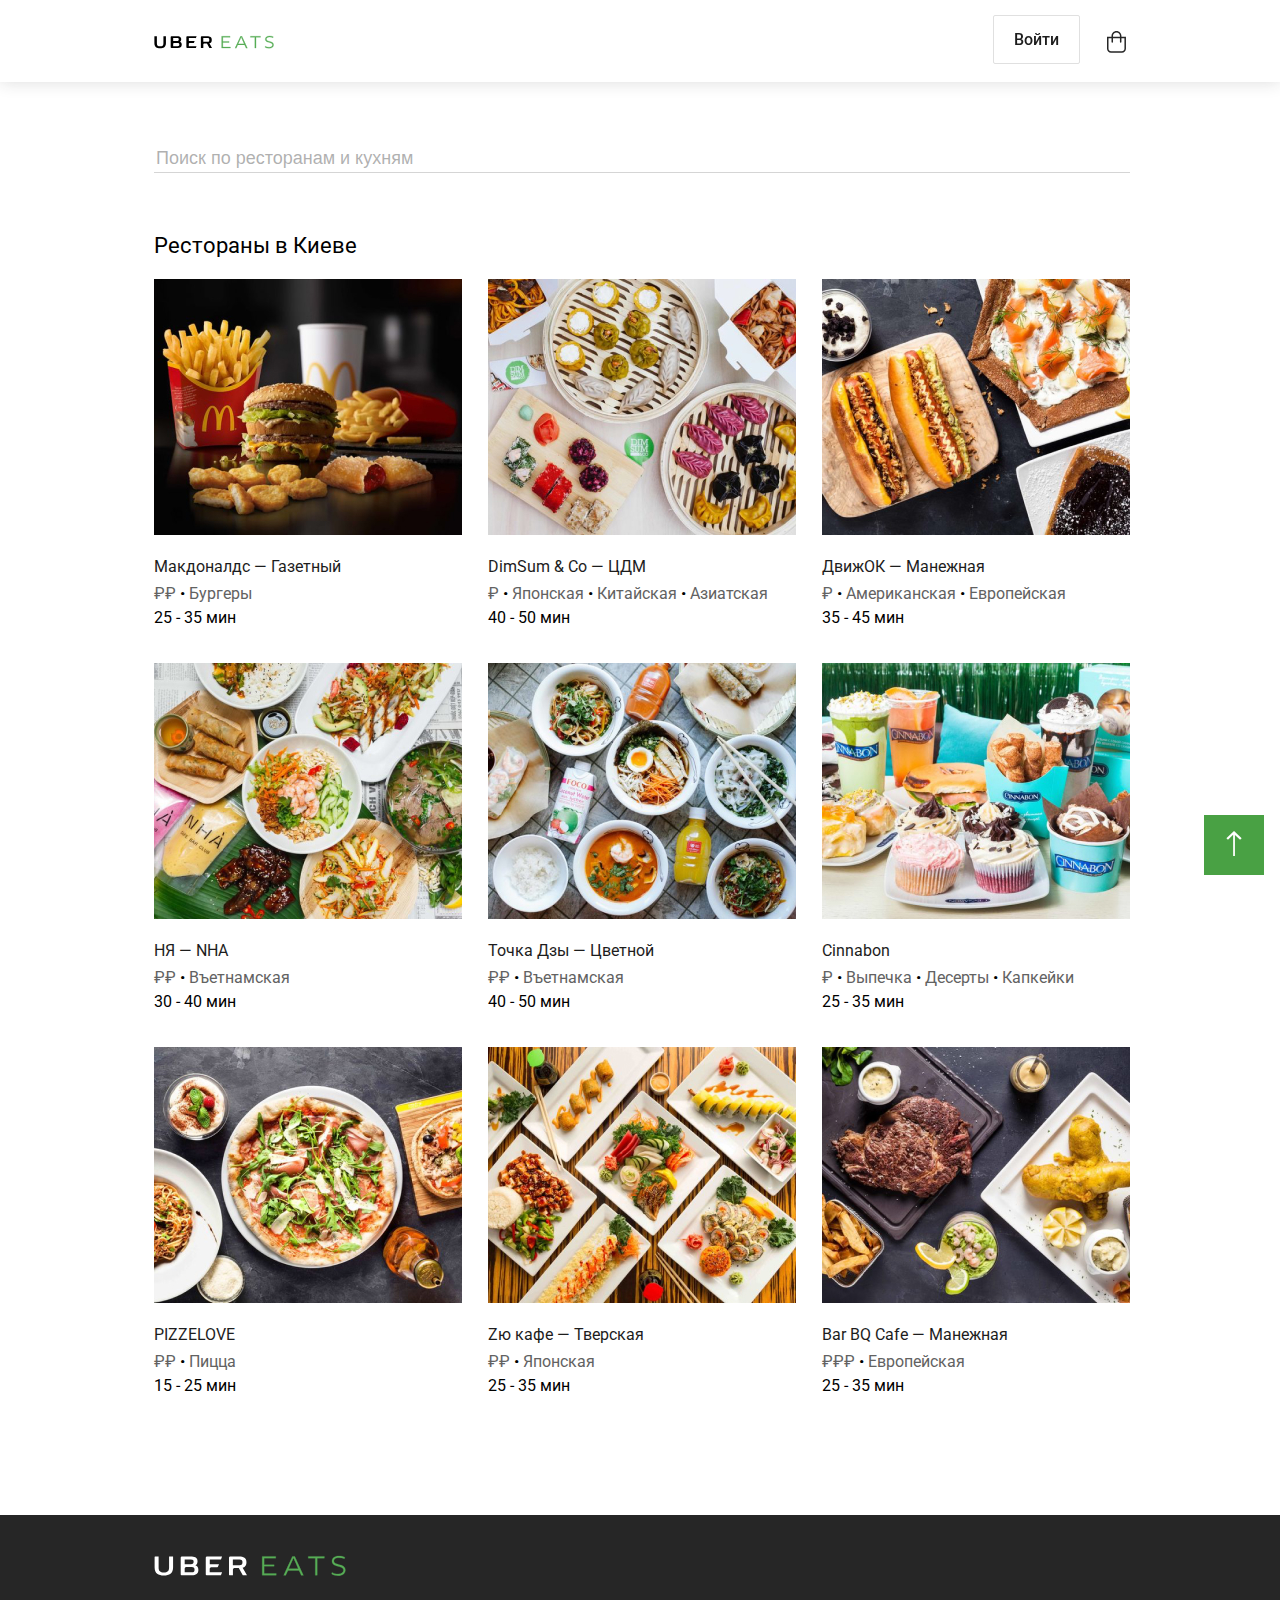
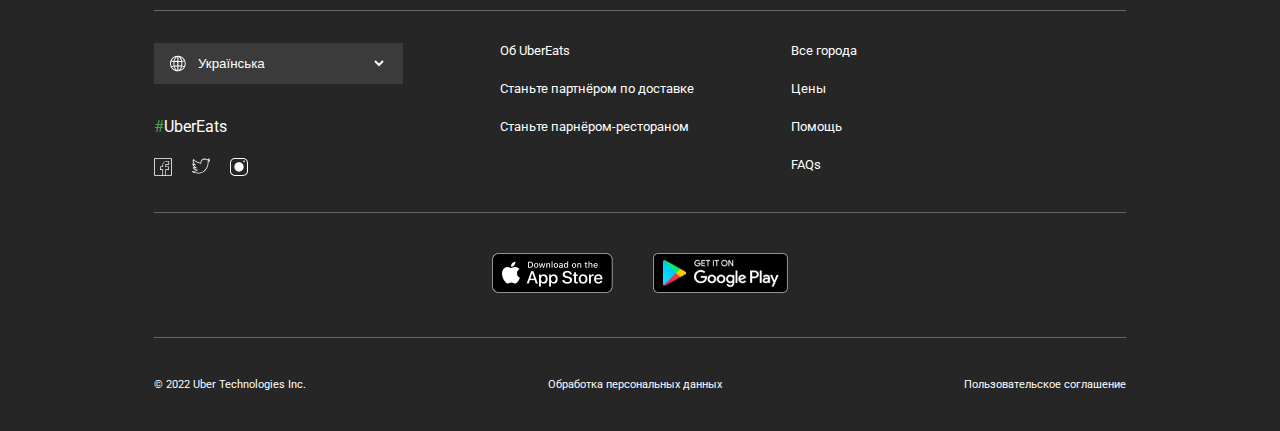
==== commit d6489cad: "added page-up button" ====
--- a/index.html
+++ b/index.html
@@ -9,7 +9,13 @@
   <link rel="stylesheet" href="css/style.css">
 </head>
 
-<body>
+<body>  
+
+  <button class="page-up">
+    <svg width="16" height="25" viewBox="0 0 16 25" fill="none" xmlns="http://www.w3.org/2000/svg">
+      <path d="M8.01832 0.0428432L8.05269 0.0102539L15.6741 7.25758L14.0755 8.70713L8.92858 3.88391V25H7.14287V3.85222L1.96207 8.70713L0.399567 7.25758L8.00314 0.0102539L8.01876 0.0428432H8.01832Z" fill="white"/>
+    </svg>
+  </button>
 
   <header class="header">
     <div class="container">
--- a/css/style.css
+++ b/css/style.css
@@ -61,13 +61,28 @@
   margin: 0 auto;
 }
 
+.page-up {
+  cursor: pointer;
+  display: block;
+  background-color: #49A144;
+  padding: 0;
+  width: 60px;
+  height: 60px;
+  position: fixed;
+  right: 16px;
+  bottom: 25px;
+  z-index: 3;
+  outline: none;
+  border: none;
+}
+
 .header {
   position: fixed;
-  background-color: #FFFFFF;
+  background-color: #fff;
   width: 100%;
   top: 0;
   left: 0;
-  z-index: 100;
+  z-index: 2;
   -webkit-box-shadow: 0px 0px 16px rgba(38, 38, 38, 0.16);
           box-shadow: 0px 0px 16px rgba(38, 38, 38, 0.16);
 }
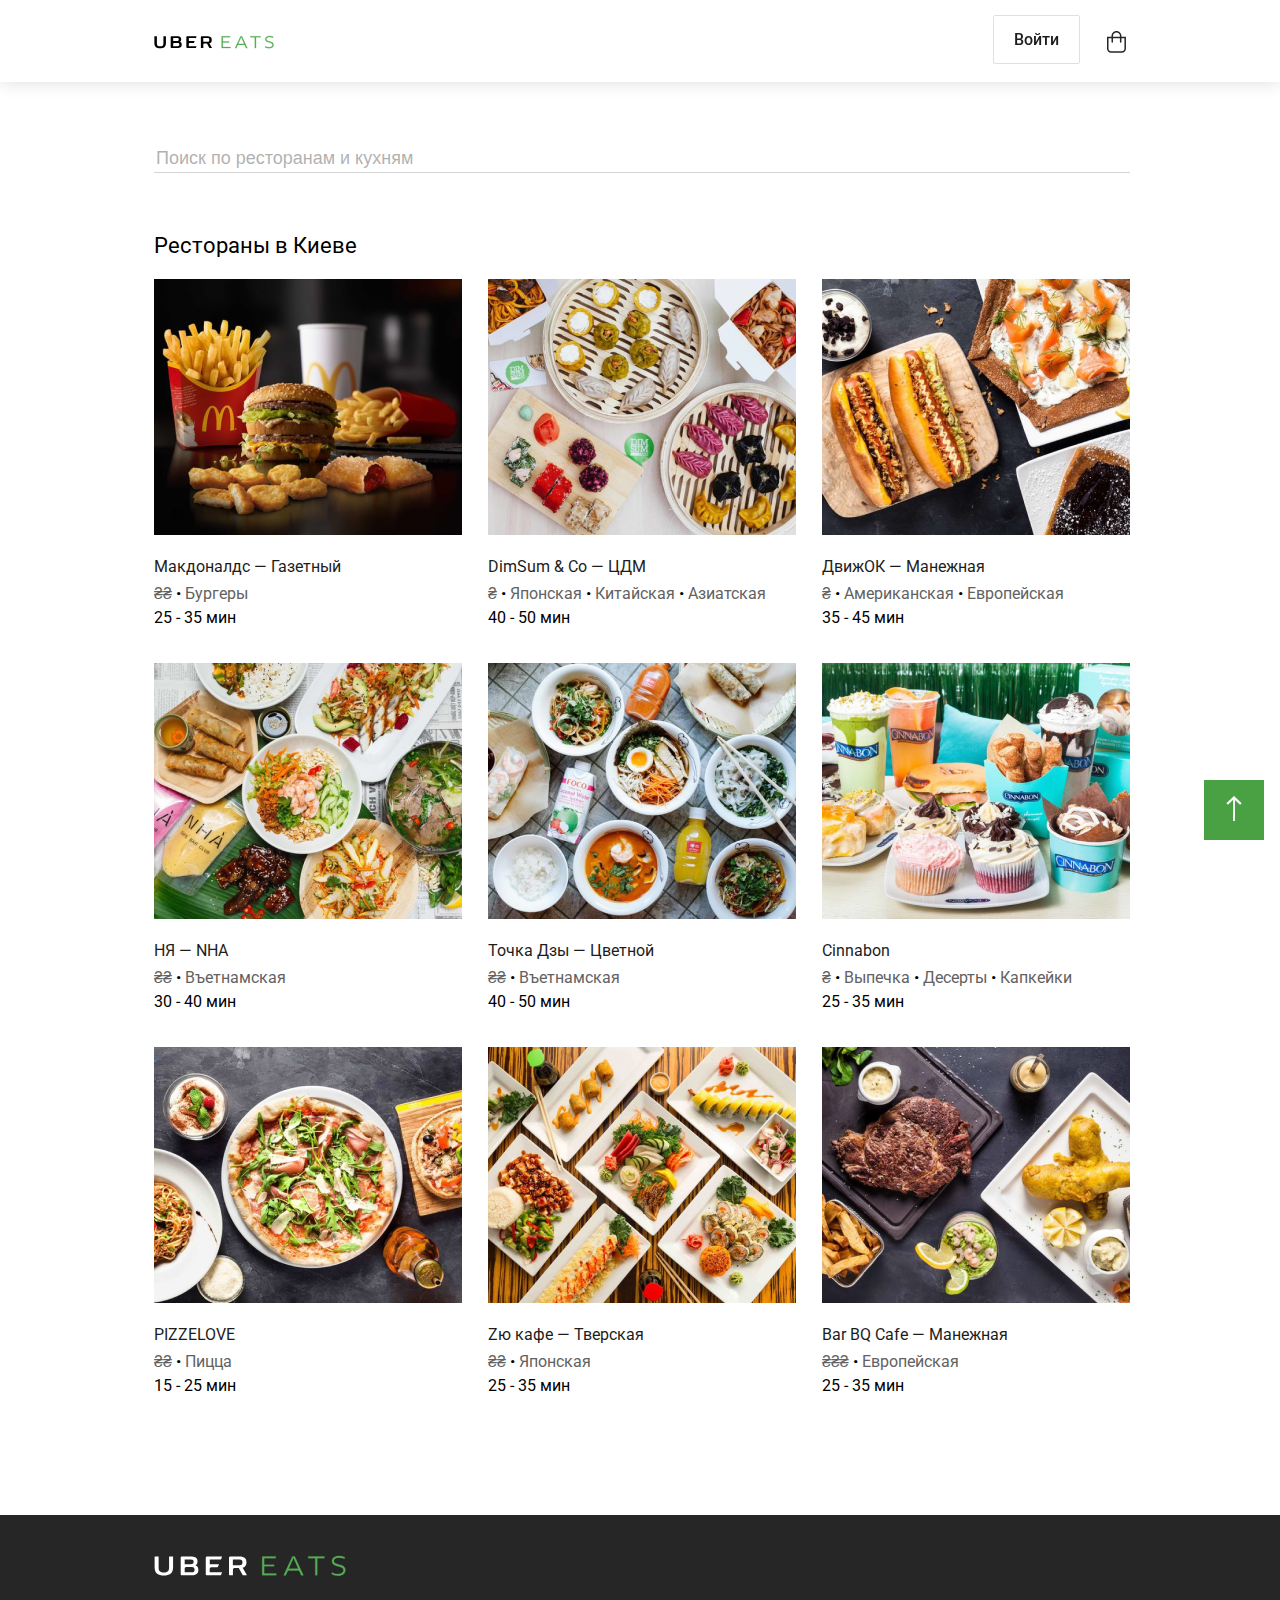
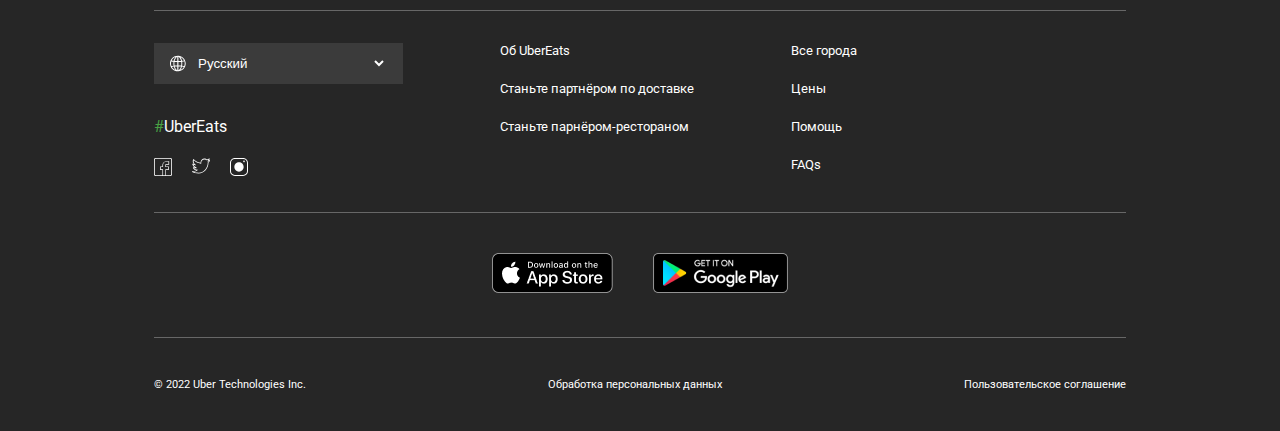
==== commit 81f7f3e5: "ended adaptive layout for 3 breackpoints" ====
--- a/index.html
+++ b/index.html
@@ -62,12 +62,12 @@
           </a> 
         </div>
         <ul class="header__menu-list">
-          <li class="header__list-item">
+          <li class="header__list-item header__signin">
             <a class="header__list-item__btn" href="#">
               Войти
             </a>
           </li>
-          <li class="header__list-item">
+          <li class="header__list-item header__basket">
             <a class="header__list-item__basket" href="#">
               <svg width="19" height="23" viewBox="0 0 19 23" fill="none" xmlns="http://www.w3.org/2000/svg">
                 <g id="basket">
@@ -100,124 +100,124 @@
         </h3>
         <div class="restaurants__inner">
           <div class="restaurants__card">
-            <a class="restaurants__card-imglink" href="#">
+            <a class="restaurants__card-imglink" href="restaurant.html">
               <img class="restaurants__card-img" src="images/restaurants/1.jpg" alt="restaurant">
               <span class="shadow"></span>
             </a>
-            <a class="restaurants__card-name" href="#">
+            <a class="restaurants__card-name" href="restaurant.html">
               Макдоналдс — Газетный
             </a>
             <div class="restaurants__categories">
-              <span class="restaurants__cost">₽₽</span> • <a class="restaurants__food-category" href="#">Бургеры</a>
+              <span class="restaurants__cost">₴₴</span> • <a class="restaurants__food-category" href="#">Бургеры</a>
             </div>
             <p class="restaurant__delivery-time">25 - 35 мин</p>
           </div>
           <div class="restaurants__card">
-            <a class="restaurants__card-imglink" href="#">
+            <a class="restaurants__card-imglink" href="restaurant.html">
               <img class="restaurants__card-img" src="images/restaurants/2.jpg" alt="restaurant">
               <span class="shadow"></span>
             </a>
-            <a class="restaurants__card-name" href="#">
+            <a class="restaurants__card-name" href="restaurant.html">
               DimSum & Co — ЦДМ
             </a>
             <div class="restaurants__categories">
-              <span class="restaurants__cost">₽</span> • <a class="restaurants__food-category" href="#">Японская</a> •
+              <span class="restaurants__cost">₴</span> • <a class="restaurants__food-category" href="#">Японская</a> •
               <a class="restaurants__food-category" href="#">Китайская</a> • <a class="restaurants__food-category"
                 href="#">Азиатская</a>
             </div>
             <p class="restaurant__delivery-time">40 - 50 мин</p>
           </div>
           <div class="restaurants__card">
-            <a class="restaurants__card-imglink" href="#">
+            <a class="restaurants__card-imglink" href="restauran.html">
               <img class="restaurants__card-img" src="images/restaurants/3.jpg" alt="restaurant">
               <span class="shadow"></span>
             </a>
-            <a class="restaurants__card-name" href="#">
+            <a class="restaurants__card-name" href="restauran.html">
               ДвижОК — Манежная
             </a>
             <div class="restaurants__categories">
-              <span class="restaurants__cost">₽</span> • <a class="restaurants__food-category" href="#">Американская</a>
+              <span class="restaurants__cost">₴</span> • <a class="restaurants__food-category" href="#">Американская</a>
               • <a class="restaurants__food-category" href="#">Европейская</a>
             </div>
             <p class="restaurant__delivery-time">35 - 45 мин</p>
           </div>
           <div class="restaurants__card">
-            <a class="restaurants__card-imglink" href="#">
+            <a class="restaurants__card-imglink" href="restauran.html">
               <img class="restaurants__card-img" src="images/restaurants/4.jpg" alt="restaurant">
               <span class="shadow"></span>
             </a>
-            <a class="restaurants__card-name" href="#">
+            <a class="restaurants__card-name" href="restauran.html">
               НЯ — NHA
             </a>
             <div class="restaurants__categories">
-              <span class="restaurants__cost">₽₽</span> • <a class="restaurants__food-category" href="#">Въетнамская</a>
+              <span class="restaurants__cost">₴₴</span> • <a class="restaurants__food-category" href="#">Въетнамская</a>
             </div>
             <p class="restaurant__delivery-time">30 - 40 мин</p>
           </div>
           <div class="restaurants__card">
-            <a class="restaurants__card-imglink" href="#">
+            <a class="restaurants__card-imglink" href="restauran.html">
               <img class="restaurants__card-img" src="images/restaurants/5.jpg" alt="restaurant">
               <span class="shadow"></span>
             </a>
-            <a class="restaurants__card-name" href="#">
+            <a class="restaurants__card-name" href="restauran.html">
               Точка Дзы — Цветной
             </a>
             <div class="restaurants__categories">
-              <span class="restaurants__cost">₽₽</span> • <a class="restaurants__food-category" href="#">Въетнамская</a>
+              <span class="restaurants__cost">₴₴</span> • <a class="restaurants__food-category" href="restauran.html">Въетнамская</a>
             </div>
             <p class="restaurant__delivery-time">40 - 50 мин</p>
           </div>
           <div class="restaurants__card">
-            <a class="restaurants__card-imglink" href="#">
+            <a class="restaurants__card-imglink" href="restauran.html">
               <img class="restaurants__card-img" src="images/restaurants/6.jpg" alt="restaurant">
               <span class="shadow"></span>
             </a>
-            <a class="restaurants__card-name" href="#">
+            <a class="restaurants__card-name" href="restauran.html">
               Cinnabon
             </a>
             <div class="restaurants__categories">
-              <span class="restaurants__cost">₽</span> • <a class="restaurants__food-category" href="#">Выпечка</a> • <a
+              <span class="restaurants__cost">₴</span> • <a class="restaurants__food-category" href="#">Выпечка</a> • <a
                 class="restaurants__food-category" href="#">Десерты</a> • <a class="restaurants__food-category"
                 href="#">Капкейки</a>
             </div>
             <p class="restaurant__delivery-time">25 - 35 мин</p>
           </div>
           <div class="restaurants__card">
-            <a class="restaurants__card-imglink" href="#">
+            <a class="restaurants__card-imglink" href="restauran.html">
               <img class="restaurants__card-img" src="images/restaurants/7.jpg" alt="restaurant">
               <span class="shadow"></span>
             </a>
-            <a class="restaurants__card-name" href="#">
+            <a class="restaurants__card-name" href="restauran.html">
               PIZZELOVE
             </a>
             <div class="restaurants__categories">
-              <span class="restaurants__cost">₽₽</span> • <a class="restaurants__food-category" href="#">Пицца</a>
+              <span class="restaurants__cost">₴₴</span> • <a class="restaurants__food-category" href="#">Пицца</a>
             </div>
             <p class="restaurant__delivery-time">15 - 25 мин</p>
           </div>
           <div class="restaurants__card">
-            <a class="restaurants__card-imglink" href="#">
+            <a class="restaurants__card-imglink" href="restaurant.html">
               <img class="restaurants__card-img" src="images/restaurants/8.jpg" alt="restaurant">
               <span class="shadow"></span>
             </a>
-            <a class="restaurants__card-name" href="#">
+            <a class="restaurants__card-name" href="restaurant.html">
               Zю кафе — Тверская
             </a>
             <div class="restaurants__categories">
-              <span class="restaurants__cost">₽₽</span> • <a class="restaurants__food-category" href="#">Японская</a>
+              <span class="restaurants__cost">₴₴</span> • <a class="restaurants__food-category" href="#">Японская</a>
             </div>
             <p class="restaurant__delivery-time">25 - 35 мин</p>
           </div>
           <div class="restaurants__card">
-            <a class="restaurants__card-imglink" href="#">
+            <a class="restaurants__card-imglink" href="restaurant.html">
               <img class="restaurants__card-img" src="images/restaurants/9.jpg" alt="restaurant">
               <span class="shadow"></span>
             </a>
-            <a class="restaurants__card-name" href="#">
+            <a class="restaurants__card-name" href="restaurant.html">
               Bar BQ Cafe — Манежная
             </a>
             <div class="restaurants__categories">
-              <span class="restaurants__cost">₽₽₽</span> • <a class="restaurants__food-category"
+              <span class="restaurants__cost">₴₴₴</span> • <a class="restaurants__food-category"
                 href="#">Европейская</a>
             </div>
             <p class="restaurant__delivery-time">25 - 35 мин</p>
@@ -274,8 +274,8 @@
             <div class="footer-top__select-box">
               <img class="footer-top__select-img" src="images/icons/earth.svg" alt="">
               <select class="footer-top__language-select" name="language-select">
+                <option value="ru">Русский</option>
                 <option value="ua">Українська</option>
-                <option value="ru">Русский</option>
                 <option value="en">English</option>
               </select>
             </div>
--- a/css/style.css
+++ b/css/style.css
@@ -38,6 +38,7 @@
   margin: 0;
   font-family: 'Roboto', sans-serif;
   font-weight: 400;
+  height: 100vh;
 }
 
 a {
@@ -70,7 +71,7 @@
   height: 60px;
   position: fixed;
   right: 16px;
-  bottom: 25px;
+  bottom: 60px;
   z-index: 3;
   outline: none;
   border: none;
@@ -231,9 +232,148 @@
   color: #3B3B3B;
 }
 
+.restaurant {
+  margin-top: 80px;
+  padding: 80px 0;
+  background-image: url(../images/restaurants/Restaurant/restaurant-bg.jpg);
+  background-repeat: no-repeat;
+  background-size: cover;
+}
+
+.restaurant__card {
+  background-color: #fff;
+  padding: 38px;
+  max-width: 320px;
+  border-radius: 10px;
+}
+
+.restaurant__title {
+  font-size: 36px;
+  line-height: 42px;
+  font-weight: 400;
+  font-style: normal;
+  color: #1D1D1D;
+  margin-bottom: 54px;
+}
+
+.restaurant__card-info {
+  display: -webkit-box;
+  display: -ms-flexbox;
+  display: flex;
+  -webkit-box-pack: justify;
+      -ms-flex-pack: justify;
+          justify-content: space-between;
+  -webkit-box-align: center;
+      -ms-flex-align: center;
+          align-items: center;
+}
+
+.restaurant__time {
+  padding: 8px 16px;
+  background-color: #262626;
+  border-radius: 16px;
+  font-size: 15px;
+  line-height: 18px;
+  color: #fff;
+}
+
+.menu {
+  padding: 30px 0;
+  background-color: #fff;
+}
+
+.menu__current-tab {
+  display: none;
+}
+
+.menu__tabs {
+  border-bottom: 1px solid rgba(117, 117, 117, 0.2);
+  display: -webkit-box;
+  display: -ms-flexbox;
+  display: flex;
+}
+
+.menu__tabs-item + .menu__tabs-item {
+  margin-right: 40px;
+}
+
+.menu__tabs-link {
+  font-style: normal;
+  font-weight: 400;
+  font-size: 16px;
+  line-height: 19px;
+  color: #626262;
+}
+
+.dishes {
+  padding-bottom: 31px;
+}
+
+.dishes__title {
+  font-style: normal;
+  font-weight: 400;
+  font-size: 22px;
+  line-height: 34px;
+  margin-bottom: 32px;
+}
+
+.dishes__items {
+  display: -webkit-box;
+  display: -ms-flexbox;
+  display: flex;
+  -ms-flex-wrap: wrap;
+      flex-wrap: wrap;
+  -webkit-box-pack: justify;
+      -ms-flex-pack: justify;
+          justify-content: space-between;
+}
+
+.dishes__item {
+  display: -webkit-box;
+  display: -ms-flexbox;
+  display: flex;
+  -webkit-box-pack: justify;
+      -ms-flex-pack: justify;
+          justify-content: space-between;
+  min-width: 430px;
+  width: 470px;
+  margin-bottom: 49px;
+  border: 1px solid rgba(117, 117, 117, 0.2);
+  border-radius: 3px;
+}
+
+.dishes__info {
+  padding: 16px 0 16px 16px;
+}
+
+.dishes__name {
+  font-style: normal;
+  font-weight: 400;
+  font-size: 16px;
+  line-height: 24px;
+  color: #1D1D1D;
+  margin-bottom: 4px;
+}
+
+.dishes__description {
+  font-style: normal;
+  font-weight: 400;
+  font-size: 15px;
+  line-height: 21px;
+  color: #626262;
+  margin-bottom: 58px;
+}
+
+.dishes__price {
+  font-style: normal;
+  font-weight: 500;
+  font-size: 15px;
+  line-height: 21px;
+}
+
 .footer {
   background-color: #262626;
-  padding: 40px 56px;
+  padding: 40px 0px;
 }
 
 .footer__logo-box {
@@ -368,4 +508,238 @@
   line-height: 13px;
   color: #fff;
 }
+
+@media screen and (max-width: 768px) {
+  .container {
+    max-width: 720px;
+  }
+  .page-up {
+    width: 55px;
+    height: 55px;
+  }
+  .shadow {
+    width: 340px;
+    height: 283px;
+  }
+  .restaurants__title {
+    margin-bottom: 25px;
+  }
+  .restaurants__inner {
+    display: -webkit-box;
+    display: -ms-flexbox;
+    display: flex;
+    -webkit-box-pack: justify;
+        -ms-flex-pack: justify;
+            justify-content: space-between;
+    -ms-flex-wrap: wrap;
+        flex-wrap: wrap;
+  }
+  .restaurants__card {
+    width: 340px;
+  }
+  .restaurants__card-img {
+    width: 340px;
+  }
+  .footer-top__language-select {
+    padding-right: 77px;
+  }
+  .footer-top__item {
+    margin-right: 79px;
+  }
+  .dishes__item {
+    width: 100%;
+  }
+}
+
+@media screen and (max-width: 320px) {
+  .container {
+    max-width: 315px;
+    padding: 0 0px;
+  }
+  .page-up {
+    width: 45px;
+    height: 45px;
+  }
+  .shadow {
+    width: 315px;
+  }
+  .header__basket {
+    -webkit-box-ordinal-group: 0;
+        -ms-flex-order: -1;
+            order: -1;
+    margin-right: 20px;
+  }
+  .header__inner {
+    padding-left: 7px;
+    padding-right: 7px;
+  }
+  .header__list-item__btn {
+    padding: 10px 15px;
+  }
+  .search__input {
+    width: 98%;
+  }
+  .restaurants__card {
+    width: 315px;
+  }
+  .restaurants__card-imglink {
+    margin-bottom: 8px;
+  }
+  .restaurants__card-img {
+    width: 315px;
+  }
+  .restaurant {
+    background-image: url(../images/restaurants/Restaurant/restaurant-adaptice-bg.jpg);
+    background-size: cover;
+    height: 256px;
+    padding-bottom: 163px;
+    margin-bottom: 110px;
+  }
+  .restaurant__card {
+    position: absolute;
+    left: 17px;
+    top: 205px;
+    padding-top: 24px;
+    padding-bottom: 24px;
+    -webkit-box-shadow: 0px 0px 16px rgba(117, 117, 117, 0.2);
+            box-shadow: 0px 0px 16px rgba(117, 117, 117, 0.2);
+    border-radius: 2px;
+  }
+  .restaurant__card-info {
+    -webkit-box-orient: vertical;
+    -webkit-box-direction: normal;
+        -ms-flex-direction: column;
+            flex-direction: column;
+    -webkit-box-align: center;
+        -ms-flex-align: center;
+            align-items: center;
+  }
+  .restaurant__title {
+    font-size: 24px;
+    line-height: 28px;
+    margin-bottom: 40px;
+  }
+  .menu__show-tab {
+    margin: 0 auto;
+    text-align: center;
+    padding-bottom: 12px;
+    position: relative;
+  }
+  .menu__show-tab::before {
+    content: '';
+    position: absolute;
+    bottom: 0;
+    left: 130px;
+    width: 50px;
+    height: 2px;
+    background-color: #757575;
+  }
+  .menu__current-tab {
+    display: block;
+    font-style: normal;
+    font-weight: 400;
+    font-size: 22px;
+    line-height: 34px;
+    color: #1d1d1d;
+    cursor: pointer;
+    -webkit-transition: all .3s;
+    transition: all .3s;
+  }
+  .menu__current-tab:hover {
+    color: #57AD56;
+  }
+  .menu__tabs-link--active {
+    display: none;
+  }
+  .menu__tabs {
+    -webkit-box-orient: vertical;
+    -webkit-box-direction: normal;
+        -ms-flex-direction: column;
+            flex-direction: column;
+    -webkit-box-align: center;
+        -ms-flex-align: center;
+            align-items: center;
+    display: none;
+    border: none;
+  }
+  .menu__tabs-item + .menu__tabs-item {
+    margin-right: 0;
+  }
+  .menu__tabs-link {
+    font-style: normal;
+    font-weight: 400;
+    font-size: 22px;
+    line-height: 34px;
+    color: #1d1d1d;
+  }
+  .dishes__title {
+    display: none;
+  }
+  .dishes__item {
+    border: none;
+    border-bottom: 1px solid rgba(117, 117, 117, 0.2);
+    min-width: 0px;
+  }
+  .dishes__info {
+    width: 202px;
+    padding: 0 18px 2px 7px;
+  }
+  .dishes__name {
+    overflow: hidden;
+    text-overflow: ellipsis;
+    white-space: nowrap;
+    font-size: 14px;
+  }
+  .dishes__description {
+    font-size: 13px;
+    margin-bottom: 30px;
+  }
+  .dishes__image {
+    width: 102px;
+    height: 102px;
+    position: absolute;
+    right: 0;
+  }
+  .footer {
+    padding-bottom: 20px;
+  }
+  .footer__logo-box {
+    padding-left: 8px;
+  }
+  .footer-top {
+    padding-bottom: 0;
+    margin-bottom: 28px;
+  }
+  .footer-top__items {
+    -webkit-box-orient: vertical;
+    -webkit-box-direction: normal;
+        -ms-flex-direction: column;
+            flex-direction: column;
+    padding-left: 8px;
+  }
+  .footer-top__item {
+    margin-right: 0;
+    margin-bottom: 20px;
+  }
+  .footer-top__social-list {
+    margin-bottom: 15px;
+  }
+  .footer-stores {
+    padding-bottom: 25px;
+  }
+  .footer-stores__apple {
+    margin-right: 20px;
+  }
+  .footer-bottom {
+    -webkit-box-orient: vertical;
+    -webkit-box-direction: normal;
+        -ms-flex-direction: column;
+            flex-direction: column;
+    padding-top: 20px;
+    padding-left: 8px;
+  }
+  .footer-bottom__item {
+    margin-bottom: 15px;
+  }
+}
 /*# sourceMappingURL=style.css.map */